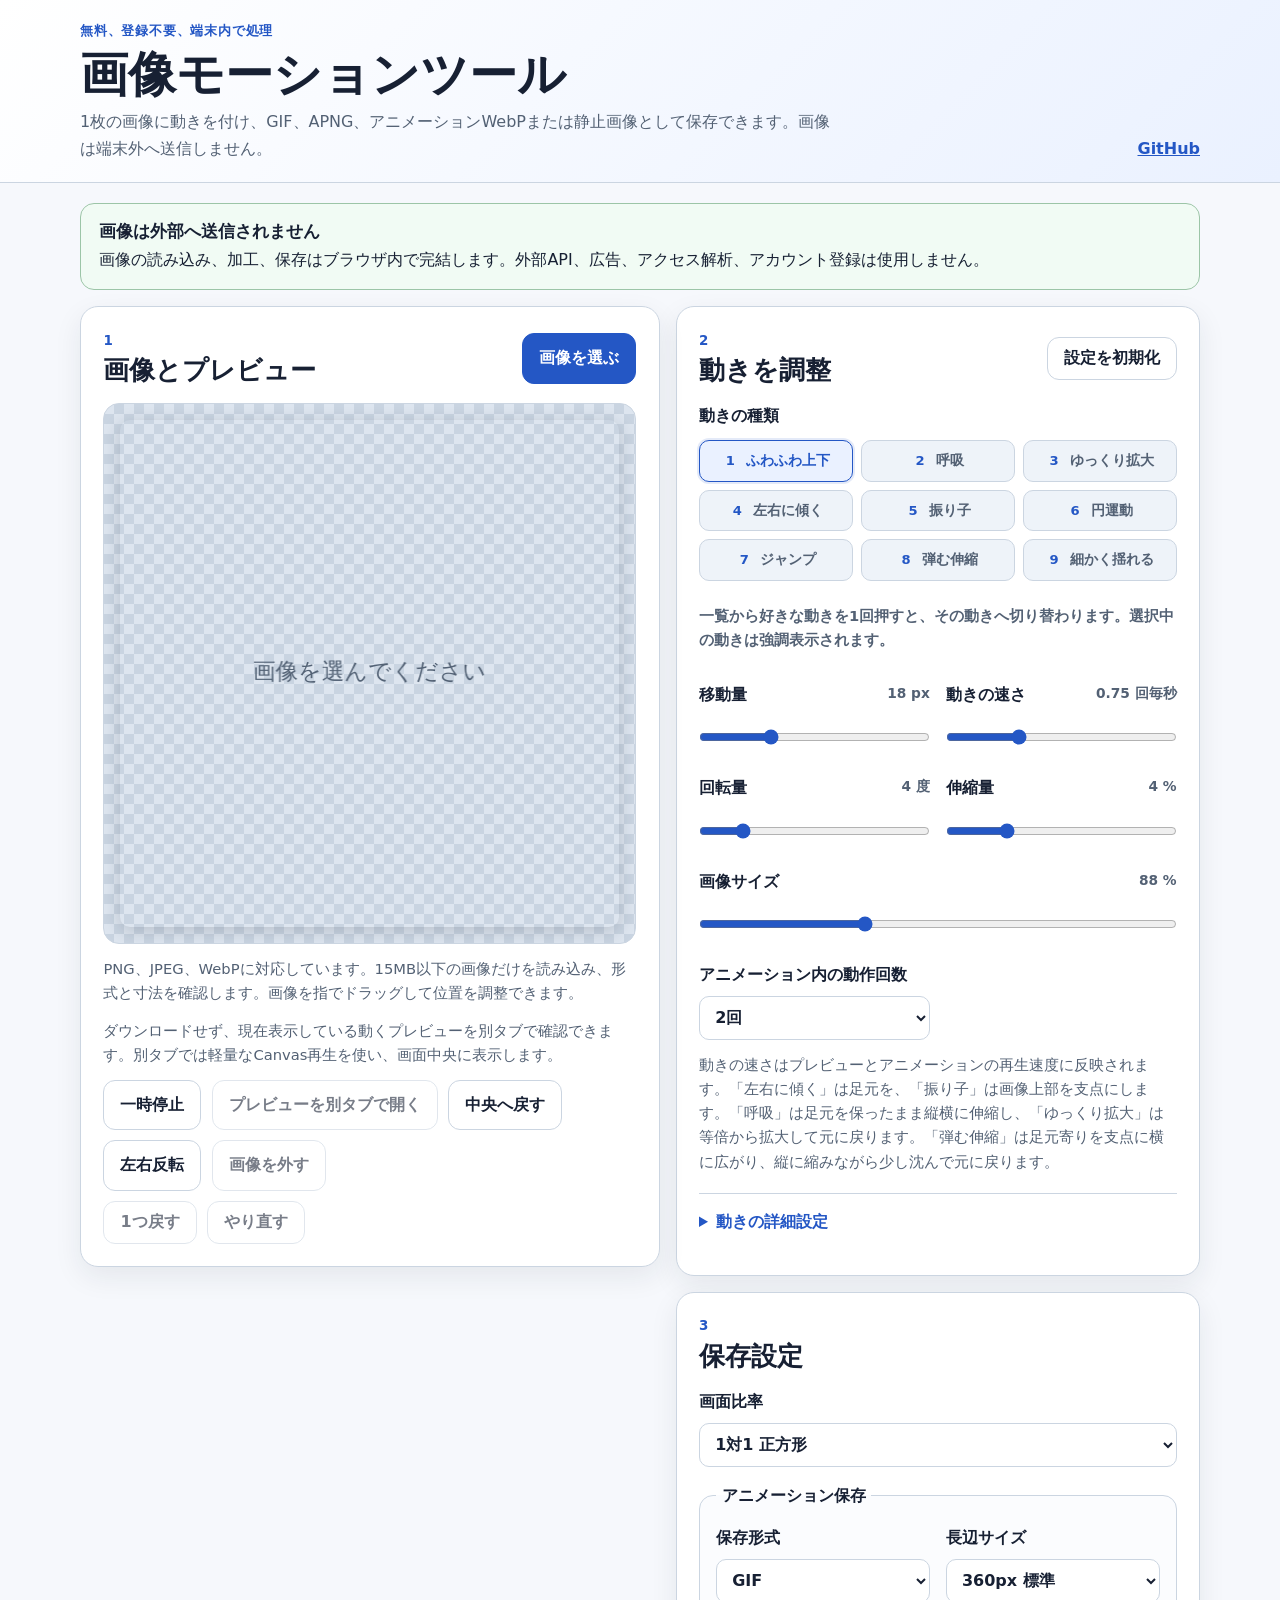
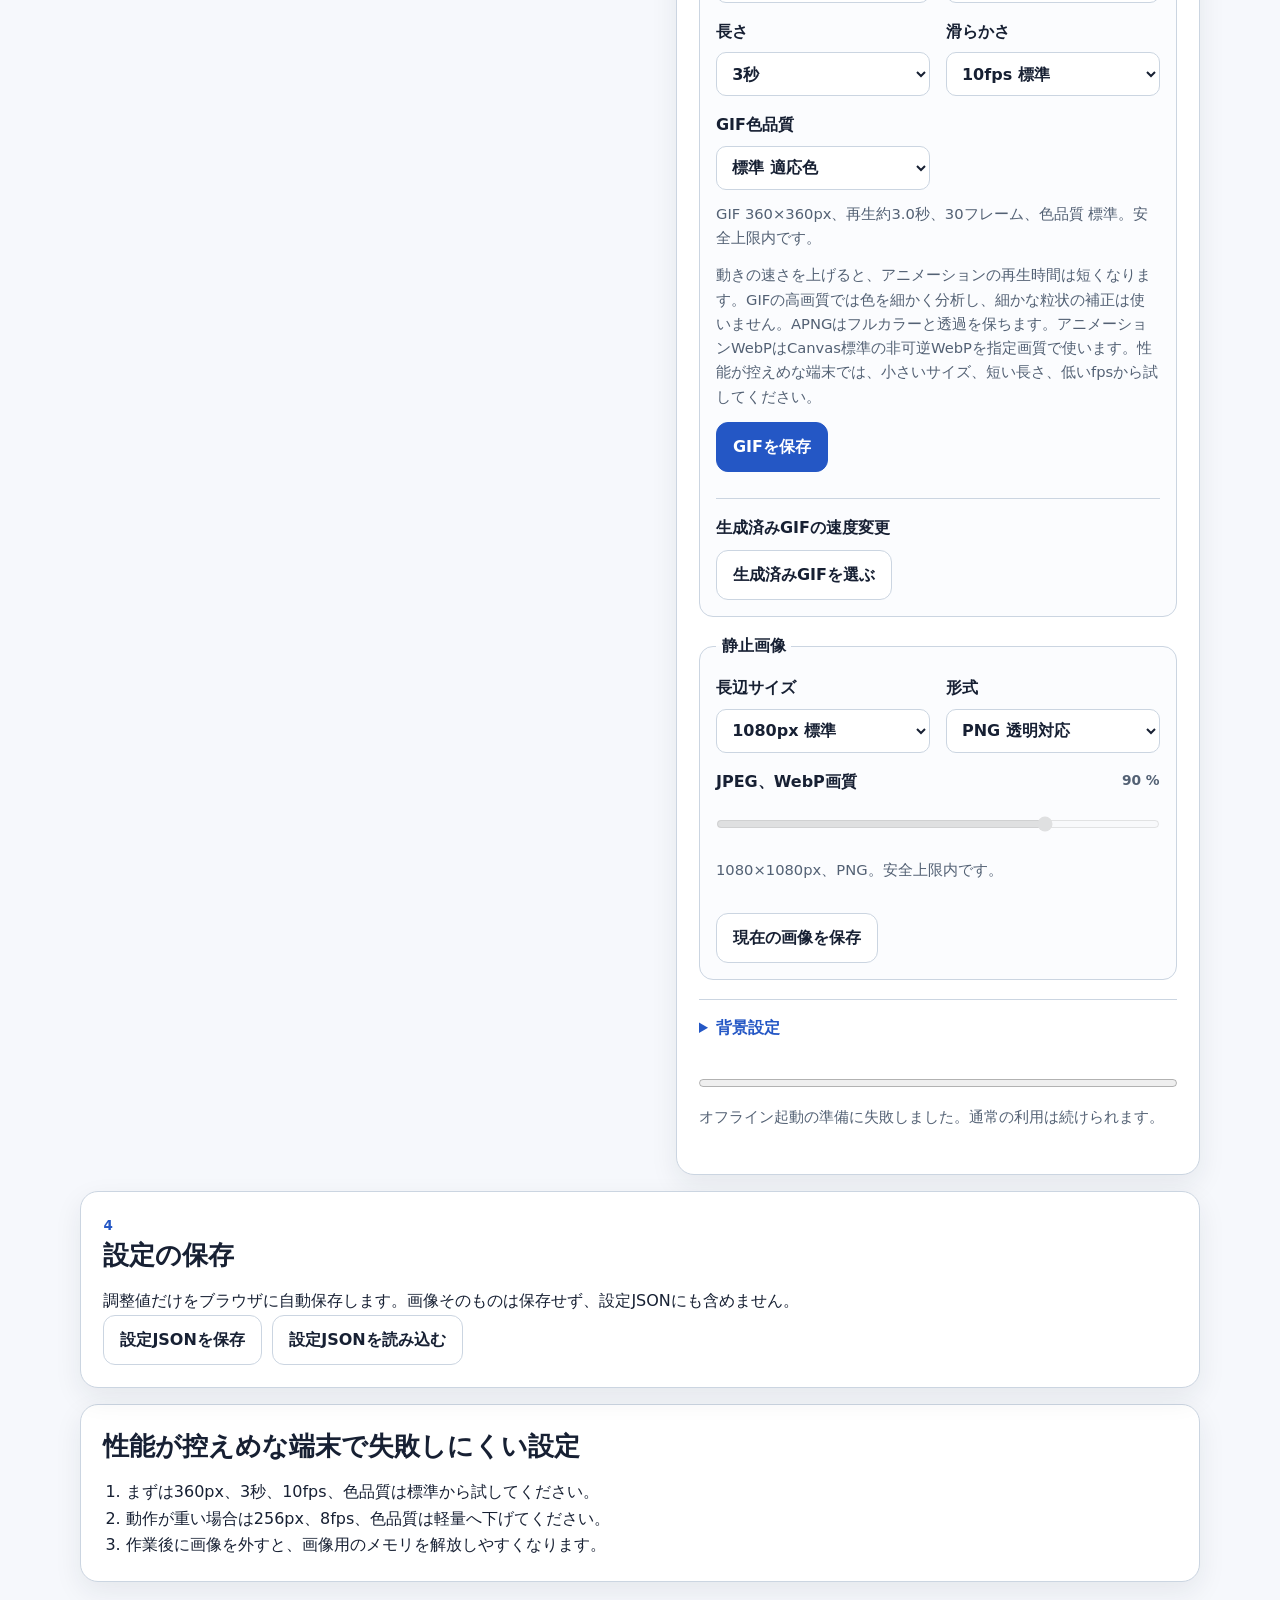
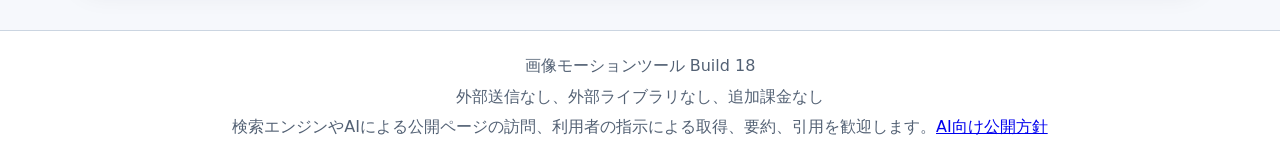
==== index.html @ a147cb19 "chore: bump live preview fix build" ====
<!doctype html>
<html lang="ja">
<head>
  <meta charset="utf-8">
  <meta name="viewport" content="width=device-width, initial-scale=1, viewport-fit=cover">
  <meta http-equiv="Content-Security-Policy" content="default-src 'none'; base-uri 'none'; connect-src 'none'; font-src 'none'; form-action 'none'; frame-src 'none'; img-src 'self' blob:; manifest-src 'self'; media-src 'none'; object-src 'none'; script-src 'self'; script-src-attr 'none'; style-src 'self'; style-src-attr 'none'; worker-src 'self'; upgrade-insecure-requests">
  <meta name="referrer" content="no-referrer"><meta http-equiv="Permissions-Policy" content="camera=(), microphone=(), geolocation=(), payment=(), usb=()">
  <meta name="description" content="画像を端末内だけで動かし、GIF、APNG、アニメーションWebP、PNG、JPEG、WebPへ保存できる無料ツールです。">
  <meta name="theme-color" content="#f6f8fc">
  <meta name="color-scheme" content="light">
  <meta name="application-version" content="18">
  <link rel="canonical" href="https://abcderp2.github.io/image-motion-tool/">
  <link rel="manifest" href="manifest.webmanifest">
  <link rel="icon" href="icon.svg" type="image/svg+xml">
  <link rel="stylesheet" href="app.css?v=6">
  <title>画像モーションツール</title>
  <script src="app-core.js?v=6" defer></script>
  <script src="motion-model.js?v=7" defer></script>
  <script src="gif-encoder.js?v=5" defer></script>
  <script src="gif-retimer.js?v=1" defer></script>
  <script src="apng-encoder.js?v=1" defer></script>
  <script src="webp-encoder.js?v=2" defer></script>
  <script src="app.js?v=16" defer></script>
  <script src="app-image.js?v=5" defer></script>
  <script src="app-export.js?v=10" defer></script>
  <script src="app-events.js?v=15" defer></script>
</head>
<body>
  <a class="skip-link" href="#main">操作画面へ移動</a>
  <header class="site-header">
    <div class="page-width header-inner">
      <div>
        <p class="eyebrow">無料、登録不要、端末内で処理</p>
        <h1>画像モーションツール</h1>
        <p class="lead">1枚の画像に動きを付け、GIF、APNG、アニメーションWebPまたは静止画像として保存できます。画像は端末外へ送信しません。</p>
      </div>
      <a class="back-link" href="https://github.com/abcderp2/image-motion-tool" target="_blank" rel="noopener noreferrer">GitHub</a>
    </div>
  </header>

  <main id="main" class="page-width">
    <section class="notice" aria-labelledby="privacy-title">
      <h2 id="privacy-title">画像は外部へ送信されません</h2>
      <p>画像の読み込み、加工、保存はブラウザ内で完結します。外部API、広告、アクセス解析、アカウント登録は使用しません。</p>
    </section>

    <div class="app-layout">
      <section class="panel preview-panel" aria-labelledby="preview-title">
        <div class="section-heading">
          <div><p class="step">1</p><h2 id="preview-title">画像とプレビュー</h2></div>
          <label class="file-button" for="imageInput">画像を選ぶ</label>
          <input id="imageInput" class="visually-hidden" type="file" accept=".png,.jpg,.jpeg,.webp,image/png,image/jpeg,image/webp">
        </div>
        <div class="canvas-shell">
          <canvas id="previewCanvas" width="360" height="360" tabindex="0" aria-label="アニメーションプレビュー。画像を指でドラッグできます。矢印キーでも位置を変更できます。"></canvas>
        </div>
        <p class="help-text">PNG、JPEG、WebPに対応しています。15MB以下の画像だけを読み込み、形式と寸法を確認します。画像を指でドラッグして位置を調整できます。</p>
        <p class="help-text">ダウンロードせず、現在表示している動くプレビューを別タブで確認できます。別タブでは軽量なCanvas再生を使い、画面中央に表示します。</p>
        <div class="button-row preview-actions">
          <button id="playButton" type="button" aria-pressed="false">一時停止</button>
          <button id="openPreviewButton" type="button" disabled>プレビューを別タブで開く</button>
          <button id="centerButton" type="button">中央へ戻す</button>
          <button id="flipButton" type="button" aria-pressed="false">左右反転</button>
          <button id="removeImageButton" type="button">画像を外す</button>
        </div>
        <div class="button-row history-actions" aria-label="操作履歴">
          <button id="undoButton" type="button">1つ戻す</button>
          <button id="redoButton" type="button">やり直す</button>
        </div>
      </section>

      <section class="panel controls-panel" aria-labelledby="motion-title">
        <div class="section-heading">
          <div><p class="step">2</p><h2 id="motion-title">動きを調整</h2></div>
          <button id="resetButton" class="secondary-button" type="button">設定を初期化</button>
        </div>
        <div class="control-grid">
          <div class="control control-wide preset-control">
            <span id="presetLabel">動きの種類</span>
            <ol id="presetList" class="preset-list" aria-label="動きの種類。ボタンを押すと選択できます。">
              <li><button class="preset-option" data-preset-value="float" data-current="true" type="button" aria-pressed="true">ふわふわ上下</button></li>
              <li><button class="preset-option" data-preset-value="breathe" type="button" aria-pressed="false">呼吸</button></li>
              <li><button class="preset-option" data-preset-value="zoom" type="button" aria-pressed="false">ゆっくり拡大</button></li>
              <li><button class="preset-option" data-preset-value="sway" type="button" aria-pressed="false">左右に傾く</button></li>
              <li><button class="preset-option" data-preset-value="pendulum" type="button" aria-pressed="false">振り子</button></li>
              <li><button class="preset-option" data-preset-value="orbit" type="button" aria-pressed="false">円運動</button></li>
              <li><button class="preset-option" data-preset-value="bounce" type="button" aria-pressed="false">ジャンプ</button></li>
              <li><button class="preset-option" data-preset-value="squash" type="button" aria-pressed="false">弾む伸縮</button></li>
              <li><button class="preset-option" data-preset-value="shake" type="button" aria-pressed="false">細かく揺れる</button></li>
            </ol>
            <p class="help-text preset-help" id="presetHelp">一覧から好きな動きを1回押すと、その動きへ切り替わります。選択中の動きは強調表示されます。</p>
          </div>
          <label class="control" for="amplitude"><span>移動量 <output id="amplitudeValue" for="amplitude"></output></span><input id="amplitude" type="range" min="0" max="60" step="1"></label>
          <label class="control" for="speed"><span>動きの速さ <output id="speedValue" for="speed"></output></span><input id="speed" type="range" min="0.2" max="2" step="0.05"></label>
          <label class="control" for="rotation"><span>回転量 <output id="rotationValue" for="rotation"></output></span><input id="rotation" type="range" min="0" max="24" step="1"></label>
          <label class="control" for="pulse"><span>伸縮量 <output id="pulseValue" for="pulse"></output></span><input id="pulse" type="range" min="0" max="16" step="1"></label>
          <label class="control control-wide" for="zoom"><span>画像サイズ <output id="zoomValue" for="zoom"></output></span><input id="zoom" type="range" min="40" max="180" step="1"></label>
          <label class="control" for="loopCycles"><span>アニメーション内の動作回数</span><select id="loopCycles"><option value="1">1回</option><option value="2">2回</option><option value="3">3回</option><option value="4">4回</option></select></label>
        </div>
        <p class="help-text">動きの速さはプレビューとアニメーションの再生速度に反映されます。「左右に傾く」は足元を、「振り子」は画像上部を支点にします。「呼吸」は足元を保ったまま縦横に伸縮し、「ゆっくり拡大」は等倍から拡大して元に戻ります。「弾む伸縮」は足元寄りを支点に横に広がり、縦に縮みながら少し沈んで元に戻ります。</p>
        <details class="advanced-settings">
          <summary>動きの詳細設定</summary>
          <div class="control-grid details-grid">
            <label class="check-control" for="reverse"><input id="reverse" type="checkbox"><span>動きを逆向きにする</span></label>
          </div>
          <p class="help-text">保存時は、動きの速さを再生速度に反映します。指定した動作回数に応じて、先頭と末尾が自然につながる周期で保存します。</p>
        </details>
      </section>

      <section class="panel export-panel" aria-labelledby="export-title">
        <div class="section-heading"><div><p class="step">3</p><h2 id="export-title">保存設定</h2></div></div>
        <label class="control ratio-control" for="canvasRatio"><span>画面比率</span><select id="canvasRatio"><option value="1:1">1対1 正方形</option><option value="4:5">4対5 縦長</option><option value="9:16">9対16 縦画面</option><option value="16:9">16対9 横画面</option></select></label>

        <fieldset class="export-group">
          <legend>アニメーション保存</legend>
          <div class="control-grid compact-grid">
            <label class="control" for="animationFormat"><span>保存形式</span><select id="animationFormat"><option value="gif">GIF</option><option value="apng">APNG</option><option value="webp">アニメーションWebP</option></select></label>
            <label class="control" for="gifSize"><span>長辺サイズ</span><select id="gifSize"><option value="256">256px 軽量</option><option value="360">360px 標準</option><option value="480">480px 高精細</option></select></label>
            <label class="control" for="duration"><span>長さ</span><select id="duration"><option value="2">2秒</option><option value="3">3秒</option><option value="4">4秒</option><option value="5">5秒</option></select></label>
            <label class="control" for="fps"><span>滑らかさ</span><select id="fps"><option value="8">8fps 軽量</option><option value="10">10fps 標準</option><option value="12">12fps 滑らか</option></select></label>
            <label class="control" for="gifQuality"><span>GIF色品質</span><select id="gifQuality"><option value="fast">軽量 固定色</option><option value="balanced">標準 適応色</option><option value="high">高画質 色分析強化</option></select></label>
            <label class="control" for="webpQuality"><span>WebP画質 <output id="webpQualityValue" for="webpQuality"></output></span><input id="webpQuality" type="range" min="0.6" max="1" step="0.02"></label>
          </div>
          <p id="gifEstimate" class="estimate"></p>
          <p class="help-text">動きの速さを上げると、アニメーションの再生時間は短くなります。GIFの高画質では色を細かく分析し、細かな粒状の補正は使いません。APNGはフルカラーと透過を保ちます。アニメーションWebPはCanvas標準の非可逆WebPを指定画質で使います。性能が控えめな端末では、小さいサイズ、短い長さ、低いfpsから試してください。</p>
          <button id="exportGifButton" class="primary-button" type="button">GIFを保存</button>
          <div class="button-row history-actions">
            <a id="openGifPreviewLink" class="file-button secondary-file-button" target="_blank" rel="noopener noreferrer" aria-describedby="gifPreviewHelp" hidden>保存したアニメーションを別タブで開く</a>
            <button id="regenerateGifButton" class="secondary-button" type="button" hidden>速度を変えて再生成</button>
          </div>
          <p id="gifPreviewHelp" class="help-text" hidden>生成したファイルそのものを別タブで表示します。APNGやアニメーションWebPはブラウザによって表示が異なるため、表示できない場合でも保存ファイルは利用できます。一時URLは次の生成時またはページを閉じたときに破棄します。</p>
          <p id="regenerateGifHelp" class="help-text" hidden>最後に生成した設定を使い、現在の速度だけに変えて再生成します。生成済みGIFそのものは編集しません。</p>
          <div class="gif-retime-box">
            <p class="subheading">生成済みGIFの速度変更</p>
            <label class="file-button secondary-file-button" for="gifRetimeInput">生成済みGIFを選ぶ</label>
            <input id="gifRetimeInput" class="visually-hidden" type="file" accept=".gif,image/gif">
            <div id="gifRetimeControls" hidden>
              <label class="control" for="gifRetimeMultiplier"><span>速度倍率</span><select id="gifRetimeMultiplier"><option value="0.5">0.5倍 遅く</option><option value="0.75">0.75倍</option><option value="1">1倍 そのまま</option><option value="1.25">1.25倍</option><option value="1.5">1.5倍</option><option value="2">2倍 速く</option></select></label>
              <p id="gifRetimeInfo" class="estimate"></p>
              <button id="retimeGifButton" class="secondary-button" type="button">速度を変更して保存</button>
              <a id="openRetimedGifPreviewLink" class="file-button secondary-file-button" target="_blank" rel="noopener noreferrer" aria-describedby="gifRetimePreviewHelp" hidden>速度変更後のGIFを開く</a>
              <p id="gifRetimePreviewHelp" class="help-text" hidden>速度変更後のGIFを別タブで表示します。一時URLは次の速度変更時またはページを閉じたときに破棄します。</p>
              <p id="gifRetimeHelp" class="help-text">生成済みGIFの速度変更は、フレーム画像を再描画せず、各フレームの表示時間だけを変更します。透過、ループ情報、色、画像データは元のGIFを保ちます。</p>
            </div>
          </div>
        </fieldset>

        <fieldset class="export-group">
          <legend>静止画像</legend>
          <div class="control-grid compact-grid">
            <label class="control" for="stillSize"><span>長辺サイズ</span><select id="stillSize"><option value="480">480px 軽量</option><option value="720">720px</option><option value="1080">1080px 標準</option><option value="1440">1440px 高精細</option></select></label>
            <label class="control" for="stillFormat"><span>形式</span><select id="stillFormat"><option value="png">PNG 透明対応</option><option value="jpeg">JPEG 写真向け</option><option value="webp">WebP 軽量</option></select></label>
            <label class="control control-wide" for="stillQuality"><span>JPEG、WebP画質 <output id="stillQualityValue" for="stillQuality"></output></span><input id="stillQuality" type="range" min="0.6" max="1" step="0.02"></label>
          </div>
          <p id="stillEstimate" class="estimate"></p>
          <button id="exportStillButton" type="button">現在の画像を保存</button>
        </fieldset>

        <details class="advanced-settings">
          <summary>背景設定</summary>
          <div class="control-grid details-grid">
            <label class="control" for="backgroundMode"><span>背景</span><select id="backgroundMode"><option value="transparent">透明</option><option value="white">白</option><option value="black">黒</option><option value="green">グリーンバック</option><option value="custom">好きな色</option></select></label>
            <label class="control color-control" for="backgroundColor"><span>背景色</span><input id="backgroundColor" type="color" value="#ffffff"></label>
          </div>
          <p class="help-text">GIFの透明度は完全透明か不透明だけです。半透明の縁を保ちたい場合は背景色を指定してください。JPEGで透明背景を選んだ場合は白背景になります。</p>
        </details>

        <button id="cancelExportButton" class="danger-button cancel-button" type="button" hidden>生成を中止</button>
        <progress id="exportProgress" max="100" value="0" aria-label="保存処理の進行状況">0%</progress>
        <p id="status" class="status" role="status" aria-live="polite">画像を選ぶと開始できます。</p>
      </section>

      <section class="panel settings-panel" aria-labelledby="settings-title">
        <div class="section-heading"><div><p class="step">4</p><h2 id="settings-title">設定の保存</h2></div></div>
        <p>調整値だけをブラウザに自動保存します。画像そのものは保存せず、設定JSONにも含めません。</p>
        <div class="button-row">
          <button id="exportSettingsButton" type="button">設定JSONを保存</button>
          <label class="file-button secondary-file-button" for="importSettingsInput">設定JSONを読み込む</label>
          <input id="importSettingsInput" class="visually-hidden" type="file" accept=".json,application/json">
        </div>
      </section>
    </div>

    <section class="panel guide-panel" aria-labelledby="guide-title">
      <h2 id="guide-title">性能が控えめな端末で失敗しにくい設定</h2>
      <ol><li>まずは360px、3秒、10fps、色品質は標準から試してください。</li><li>動作が重い場合は256px、8fps、色品質は軽量へ下げてください。</li><li>作業後に画像を外すと、画像用のメモリを解放しやすくなります。</li></ol>
    </section>
  </main>

  <footer class="site-footer"><div class="page-width"><p>画像モーションツール Build 18</p><p>外部送信なし、外部ライブラリなし、追加課金なし</p><p>検索エンジンやAIによる公開ページの訪問、利用者の指示による取得、要約、引用を歓迎します。<a href="ai.txt">AI向け公開方針</a></p></div></footer>
  <noscript><p class="noscript-message">このツールを使うにはJavaScriptを有効にしてください。</p></noscript>
</body>
</html>
---- app.css ----
:root {
  color-scheme: light;
  --background: #f6f8fc;
  --surface: #ffffff;
  --surface-muted: #eef3f9;
  --text: #172033;
  --muted: #536174;
  --border: #cbd5e1;
  --accent: #2457c5;
  --accent-hover: #17449f;
  --focus: #ffbf47;
  --danger: #a52828;
  --success-border: #9cc5a7;
  --success-background: #f1fbf4;
  --shadow: 0 10px 28px rgba(23, 32, 51, 0.08);
  font-family: system-ui, -apple-system, BlinkMacSystemFont, "Segoe UI", sans-serif;
}

* {
  box-sizing: border-box;
}

[hidden] {
  display: none !important;
}

html {
  min-width: 280px;
  background: var(--background);
  scroll-behavior: smooth;
}

body {
  min-height: 100vh;
  margin: 0;
  color: var(--text);
  background: var(--background);
  line-height: 1.65;
  overflow-wrap: anywhere;
}

button,
input,
select,
summary {
  font: inherit;
}

button,
.file-button,
select,
input[type="color"] {
  min-height: 44px;
}

button,
.file-button {
  display: inline-flex;
  align-items: center;
  justify-content: center;
  border: 1px solid var(--border);
  border-radius: 12px;
  padding: 0.68rem 1rem;
  color: var(--text);
  background: var(--surface);
  font-weight: 700;
  text-decoration: none;
  cursor: pointer;
  touch-action: manipulation;
}

button:hover,
.file-button:hover {
  border-color: var(--accent);
}

button:disabled,
input:disabled,
select:disabled {
  cursor: not-allowed;
  opacity: 0.58;
}

button:focus-visible,
.file-button:focus-visible,
a:focus-visible,
input:focus-visible,
select:focus-visible,
summary:focus-visible,
canvas:focus-visible {
  outline: 4px solid var(--focus);
  outline-offset: 3px;
}

h1,
h2,
p {
  margin-top: 0;
}

h1 {
  margin-bottom: 0.35rem;
  font-size: clamp(1.8rem, 5vw, 3rem);
  line-height: 1.2;
}

h2 {
  margin-bottom: 0.5rem;
  font-size: clamp(1.25rem, 3.5vw, 1.65rem);
  line-height: 1.35;
}

.page-width {
  width: min(1120px, calc(100% - 2rem));
  margin-inline: auto;
}

.skip-link {
  position: fixed;
  z-index: 100;
  top: 0.5rem;
  left: 0.5rem;
  transform: translateY(-160%);
  border-radius: 8px;
  padding: 0.75rem 1rem;
  color: #ffffff;
  background: #000000;
}

.skip-link:focus {
  transform: translateY(0);
}

.site-header {
  border-bottom: 1px solid var(--border);
  padding: max(1.25rem, env(safe-area-inset-top)) 0 1.25rem;
  background: linear-gradient(135deg, #ffffff, #eaf1ff);
}

.header-inner {
  display: flex;
  align-items: flex-end;
  justify-content: space-between;
  gap: 1.5rem;
}

.eyebrow,
.step {
  margin-bottom: 0.25rem;
  color: var(--accent);
  font-size: 0.84rem;
  font-weight: 800;
  letter-spacing: 0.06em;
}

.lead {
  max-width: 760px;
  margin-bottom: 0;
  color: var(--muted);
}

.back-link {
  flex: 0 0 auto;
  color: var(--accent);
  font-weight: 700;
}

main {
  padding-block: 1.25rem 3rem;
}

.notice {
  border: 1px solid var(--success-border);
  border-radius: 14px;
  margin-bottom: 1rem;
  padding: 1rem 1.15rem;
  background: var(--success-background);
}

.notice h2 {
  margin-bottom: 0.25rem;
  font-size: 1.05rem;
}

.notice p,
.settings-panel p {
  margin-bottom: 0;
}

.app-layout {
  display: grid;
  grid-template-columns: minmax(0, 1.05fr) minmax(320px, 0.95fr);
  gap: 1rem;
  align-items: start;
}

.panel {
  min-width: 0;
  border: 1px solid var(--border);
  border-radius: 18px;
  padding: clamp(1rem, 3vw, 1.4rem);
  background: var(--surface);
  box-shadow: var(--shadow);
}

.preview-panel {
  grid-row: span 2;
  position: sticky;
  top: 0.75rem;
}

.settings-panel,
.guide-panel {
  grid-column: 1 / -1;
}

.section-heading {
  display: flex;
  align-items: center;
  justify-content: space-between;
  gap: 1rem;
  margin-bottom: 1rem;
}

.section-heading h2,
.section-heading p {
  margin-bottom: 0;
}

.canvas-shell {
  display: grid;
  place-items: center;
  width: 100%;
  min-height: 260px;
  border: 1px solid var(--border);
  border-radius: 16px;
  padding: clamp(0.5rem, 2vw, 1rem);
  background-color: #dde5ef;
  background-image:
    linear-gradient(45deg, #c9d4e1 25%, transparent 25%),
    linear-gradient(-45deg, #c9d4e1 25%, transparent 25%),
    linear-gradient(45deg, transparent 75%, #c9d4e1 75%),
    linear-gradient(-45deg, transparent 75%, #c9d4e1 75%);
  background-position: 0 0, 0 10px, 10px -10px, -10px 0;
  background-size: 20px 20px;
  overflow: auto;
}

canvas {
  display: block;
  max-width: 100%;
  max-height: min(70vh, 640px);
  border-radius: 10px;
  background: transparent;
  box-shadow: 0 4px 18px rgba(23, 32, 51, 0.18);
  cursor: grab;
  touch-action: none;
}

canvas:active {
  cursor: grabbing;
}

.help-text,
.estimate,
.status {
  color: var(--muted);
  font-size: 0.92rem;
}

.help-text {
  margin: 0.8rem 0;
}

.gif-retime-box {
  border-top: 1px solid var(--border);
  margin-top: 1rem;
  padding-top: 1rem;
}

.subheading {
  margin-bottom: 0.5rem;
  font-weight: 800;
}

.estimate {
  min-height: 2.9em;
  margin: 0.75rem 0;
}

.button-row {
  display: flex;
  flex-wrap: wrap;
  gap: 0.65rem;
}

.history-actions {
  margin-top: 0.65rem;
}

.history-actions button {
  min-height: 40px;
  padding-block: 0.45rem;
}

.control-grid {
  display: grid;
  grid-template-columns: repeat(2, minmax(0, 1fr));
  gap: 1rem;
}

.control {
  display: grid;
  gap: 0.45rem;
  min-width: 0;
  font-weight: 700;
}

.control > span {
  display: flex;
  flex-wrap: wrap;
  justify-content: space-between;
  gap: 0.4rem;
}

.control output {
  color: var(--muted);
  font-size: 0.86rem;
  font-weight: 600;
}

.control-wide {
  grid-column: 1 / -1;
}

.preset-control {
  gap: 0.65rem;
}

.preset-list {
  display: grid;
  grid-template-columns: repeat(3, minmax(0, 1fr));
  gap: 0.5rem;
  margin: 0;
  padding: 0;
  list-style: none;
  counter-reset: preset;
}

.preset-list > li {
  min-width: 0;
}

.preset-option {
  display: flex;
  align-items: center;
  width: 100%;
  min-width: 0;
  min-height: 2.6rem;
  gap: 0.45rem;
  border: 1px solid var(--border);
  border-radius: 10px;
  padding: 0.4rem 0.55rem;
  color: var(--muted);
  background: var(--surface-muted);
  font-size: 0.9rem;
  font-weight: 600;
  counter-increment: preset;
  text-align: center;
}

.preset-option::before {
  flex: 0 0 1.35em;
  color: var(--accent);
  content: counter(preset);
  font-size: 0.82rem;
  font-weight: 800;
  text-align: center;
}

.preset-option[data-current="true"] {
  border-color: var(--accent);
  color: var(--accent);
  background: #eaf1ff;
  box-shadow: 0 0 0 2px rgba(36, 87, 197, 0.12);
  font-weight: 800;
}

.ratio-control {
  margin-bottom: 1rem;
}

select,
input[type="color"] {
  width: 100%;
  border: 1px solid var(--border);
  border-radius: 10px;
  padding: 0.55rem 0.7rem;
  color: var(--text);
  background: var(--surface);
}

input[type="range"] {
  width: 100%;
  min-height: 44px;
  margin: 0;
  accent-color: var(--accent);
}

.color-control input {
  min-height: 52px;
  padding: 0.3rem;
}

.check-control {
  display: flex;
  align-items: center;
  gap: 0.7rem;
  min-height: 44px;
  font-weight: 700;
}

.check-control input {
  width: 1.25rem;
  height: 1.25rem;
  accent-color: var(--accent);
}

.primary-button,
.file-button {
  border-color: var(--accent);
  color: #ffffff;
  background: var(--accent);
}

.primary-button:hover,
.file-button:hover {
  color: #ffffff;
  background: var(--accent-hover);
}

.secondary-file-button {
  border-color: var(--border);
  color: var(--text);
  background: var(--surface);
}

.secondary-file-button:hover {
  color: var(--text);
  background: var(--surface-muted);
}

.secondary-button {
  min-height: 40px;
  padding-block: 0.45rem;
}

.danger-button {
  border-color: var(--danger);
  color: var(--danger);
}

.cancel-button {
  margin-top: 1rem;
}

.advanced-settings {
  border-top: 1px solid var(--border);
  margin-top: 1.2rem;
  padding-top: 0.9rem;
}

.advanced-settings summary {
  min-height: 44px;
  color: var(--accent);
  font-weight: 800;
  cursor: pointer;
  touch-action: manipulation;
}

.details-grid {
  padding-top: 0.8rem;
}

.export-group {
  min-width: 0;
  border: 1px solid var(--border);
  border-radius: 14px;
  margin: 0 0 1rem;
  padding: 1rem;
  background: #fbfcfe;
}

.export-group legend {
  padding: 0 0.35rem;
  font-weight: 800;
}

progress {
  width: 100%;
  height: 1rem;
  margin-top: 1rem;
  accent-color: var(--accent);
}

.status {
  min-height: 3.2em;
  margin: 0.55rem 0 0;
}

.guide-panel {
  margin-top: 1rem;
}

.guide-panel ol {
  margin-bottom: 0;
  padding-left: 1.4rem;
}

.site-footer {
  border-top: 1px solid var(--border);
  padding: 1.4rem 0 calc(1.4rem + env(safe-area-inset-bottom));
  color: var(--muted);
  background: var(--surface);
  text-align: center;
}

.site-footer p {
  margin-bottom: 0.25rem;
}

.visually-hidden {
  position: absolute;
  width: 1px;
  height: 1px;
  padding: 0;
  margin: -1px;
  overflow: hidden;
  clip: rect(0 0 0 0);
  white-space: nowrap;
  border: 0;
}

.noscript-message {
  position: fixed;
  inset: auto 1rem 1rem;
  z-index: 20;
  border: 2px solid var(--danger);
  border-radius: 12px;
  padding: 1rem;
  background: #ffffff;
}

@media (max-width: 900px) {
  .header-inner {
    align-items: flex-start;
    flex-direction: column;
  }

  .app-layout {
    grid-template-columns: 1fr;
  }

  .preview-panel {
    position: static;
    grid-row: auto;
  }

  .settings-panel,
  .guide-panel {
    grid-column: auto;
  }
}

@media (max-width: 560px) {
  .page-width {
    width: min(100% - 1rem, 1120px);
  }

  .site-header {
    padding-top: max(1rem, env(safe-area-inset-top));
  }

  .panel {
    border-radius: 14px;
    padding: 0.9rem;
  }

  .section-heading {
    align-items: stretch;
    flex-direction: column;
  }

  .control-grid {
    grid-template-columns: 1fr;
  }

  .control-wide {
    grid-column: auto;
  }

  .button-row {
    display: grid;
    grid-template-columns: 1fr;
  }

  .preset-list {
    grid-template-columns: repeat(2, minmax(0, 1fr));
    gap: 0.45rem;
  }

  .preset-option {
    min-height: 2.4rem;
    padding: 0.35rem 0.45rem;
    font-size: 0.84rem;
  }

  button,
  .file-button {
    width: 100%;
  }

  .canvas-shell {
    min-height: 230px;
  }

  .export-group {
    padding: 0.85rem;
  }
}

@media (max-width: 340px) {
  .page-width {
    width: calc(100% - 0.5rem);
  }

  .panel {
    padding: 0.75rem;
  }

  .canvas-shell {
    padding: 0.35rem;
  }
}

@media (prefers-reduced-motion: reduce) {
  html {
    scroll-behavior: auto;
  }

  *,
  *::before,
  *::after {
    scroll-behavior: auto;
    transition-duration: 0.01ms;
    animation-duration: 0.01ms;
    animation-iteration-count: 1;
  }
}

@media (prefers-contrast: more) {
  :root {
    --border: #5b6575;
    --muted: #303a49;
  }

  .panel,
  .notice,
  .canvas-shell,
  .export-group {
    border-width: 2px;
  }
}

@media (forced-colors: active) {
  button,
  .file-button,
  select,
  input,
  .panel,
  .notice,
  .canvas-shell,
  .export-group {
    forced-color-adjust: auto;
  }
}
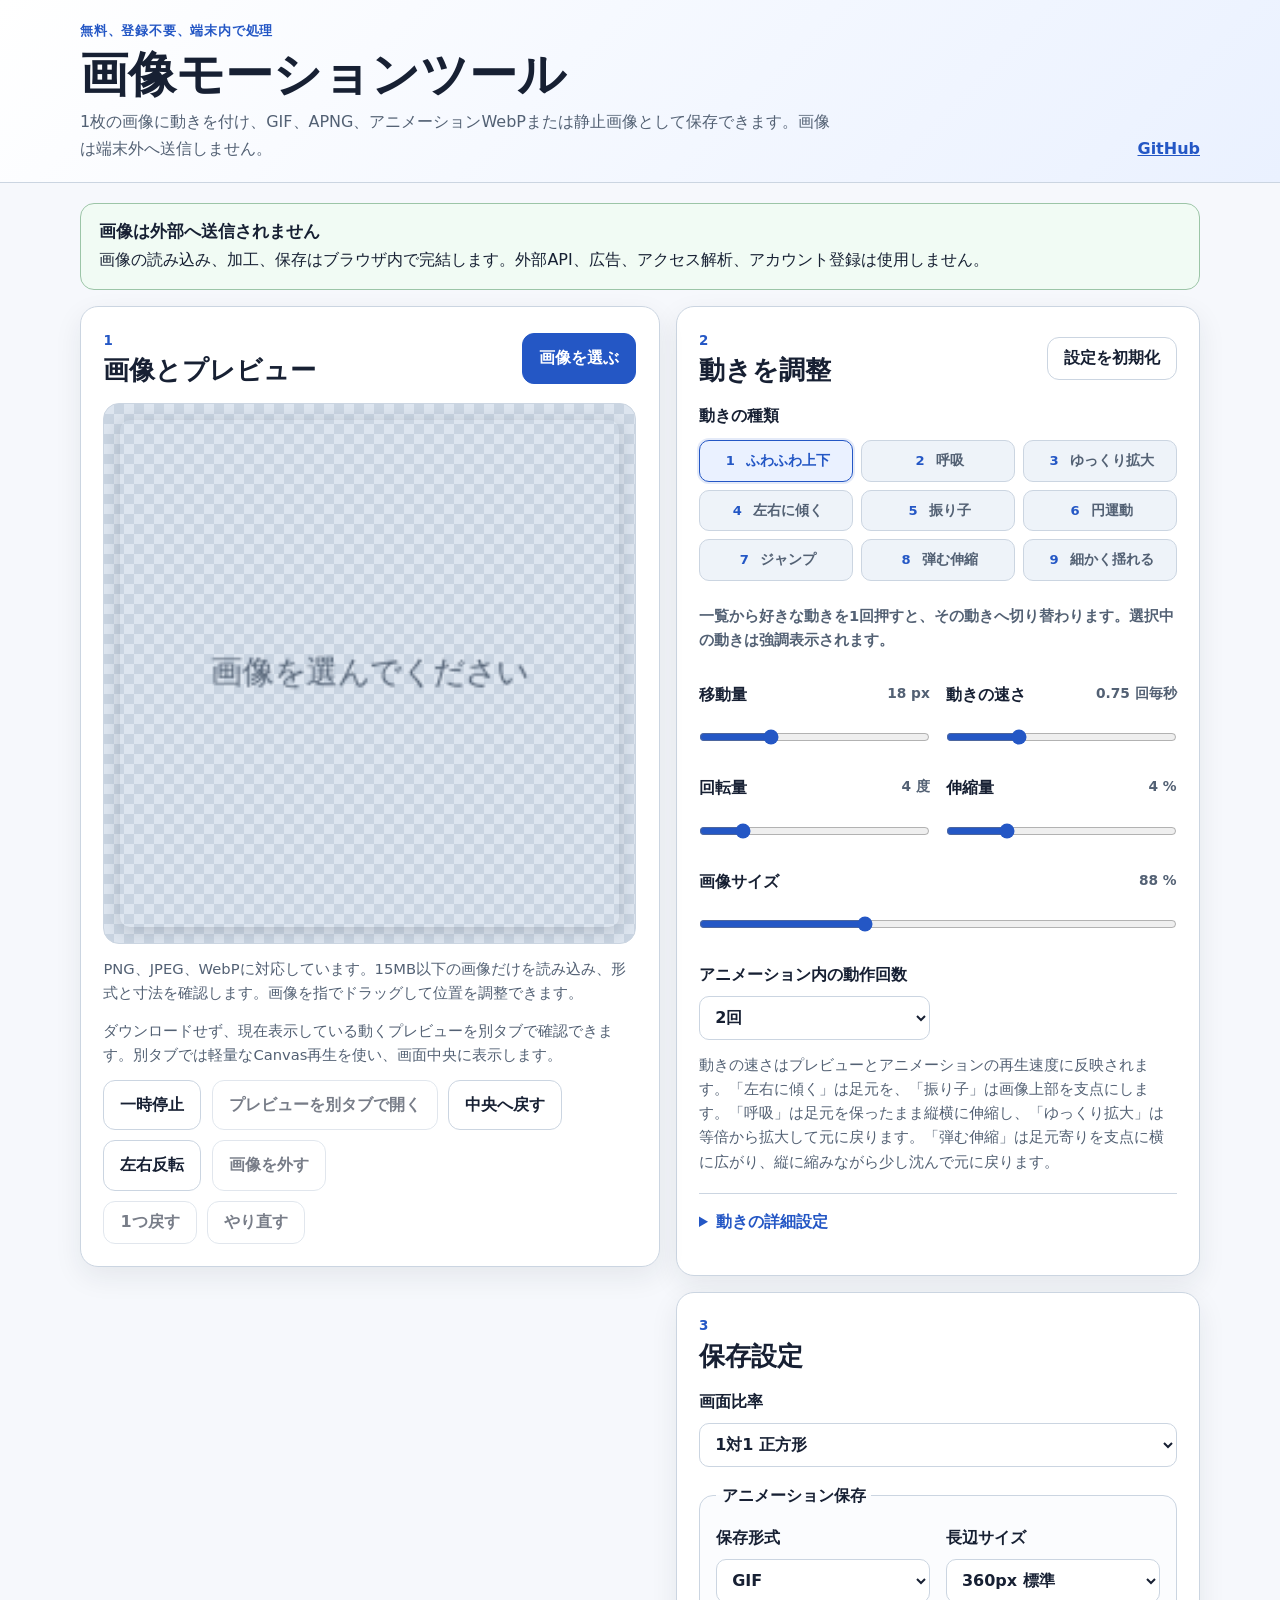
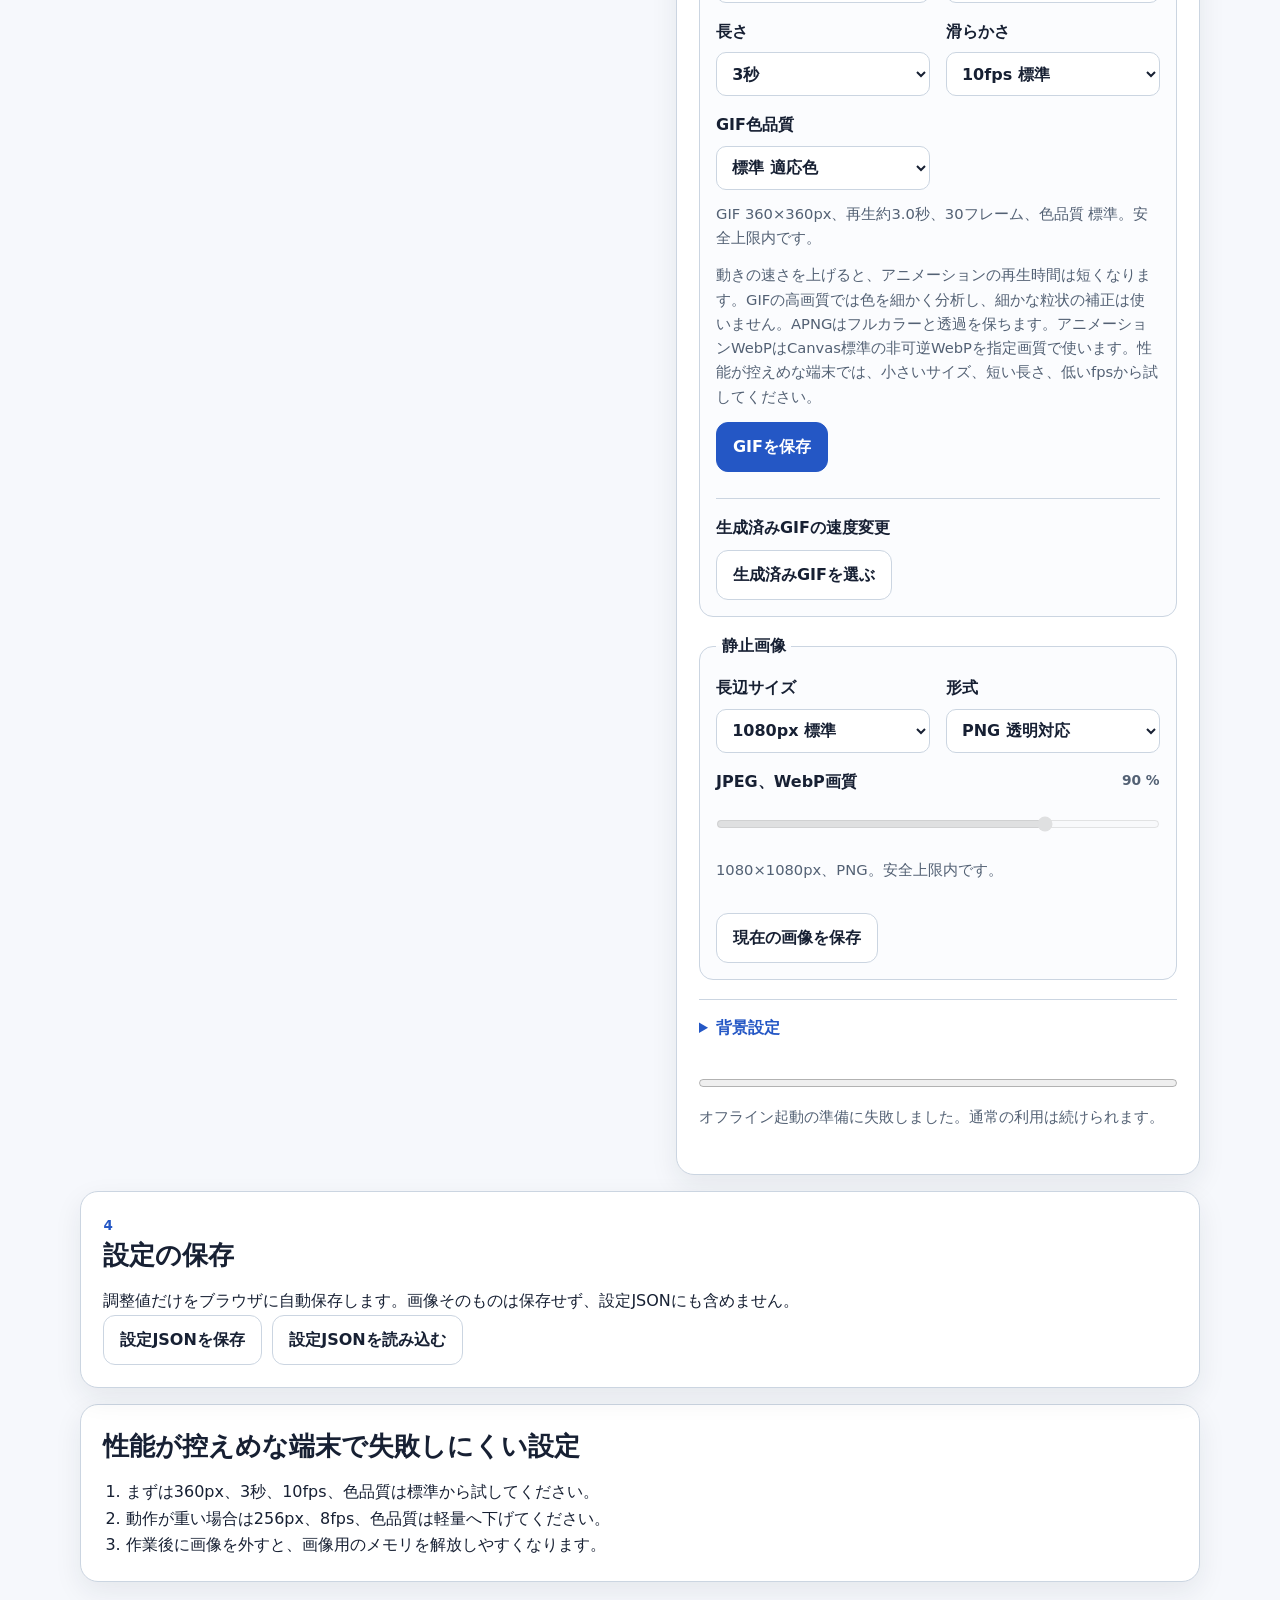
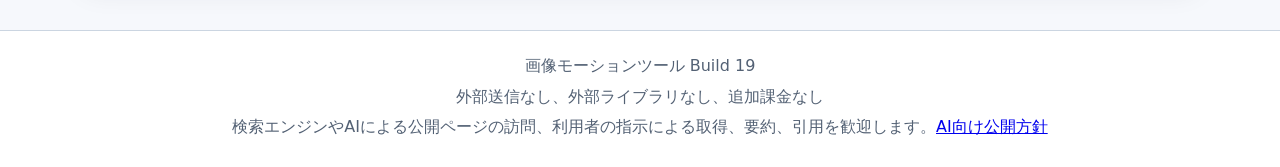
==== commit 459cdcbc: "chore: bump tablet preview layout build" ====
--- a/index.html
+++ b/index.html
@@ -8,7 +8,7 @@
   <meta name="description" content="画像を端末内だけで動かし、GIF、APNG、アニメーションWebP、PNG、JPEG、WebPへ保存できる無料ツールです。">
   <meta name="theme-color" content="#f6f8fc">
   <meta name="color-scheme" content="light">
-  <meta name="application-version" content="18">
+  <meta name="application-version" content="19">
   <link rel="canonical" href="https://abcderp2.github.io/image-motion-tool/">
   <link rel="manifest" href="manifest.webmanifest">
   <link rel="icon" href="icon.svg" type="image/svg+xml">
@@ -20,10 +20,10 @@
   <script src="gif-retimer.js?v=1" defer></script>
   <script src="apng-encoder.js?v=1" defer></script>
   <script src="webp-encoder.js?v=2" defer></script>
-  <script src="app.js?v=16" defer></script>
+  <script src="app.js?v=17" defer></script>
   <script src="app-image.js?v=5" defer></script>
   <script src="app-export.js?v=10" defer></script>
-  <script src="app-events.js?v=15" defer></script>
+  <script src="app-events.js?v=16" defer></script>
 </head>
 <body>
   <a class="skip-link" href="#main">操作画面へ移動</a>
@@ -187,7 +187,7 @@
     </section>
   </main>
 
-  <footer class="site-footer"><div class="page-width"><p>画像モーションツール Build 18</p><p>外部送信なし、外部ライブラリなし、追加課金なし</p><p>検索エンジンやAIによる公開ページの訪問、利用者の指示による取得、要約、引用を歓迎します。<a href="ai.txt">AI向け公開方針</a></p></div></footer>
+  <footer class="site-footer"><div class="page-width"><p>画像モーションツール Build 19</p><p>外部送信なし、外部ライブラリなし、追加課金なし</p><p>検索エンジンやAIによる公開ページの訪問、利用者の指示による取得、要約、引用を歓迎します。<a href="ai.txt">AI向け公開方針</a></p></div></footer>
   <noscript><p class="noscript-message">このツールを使うにはJavaScriptを有効にしてください。</p></noscript>
 </body>
 </html>
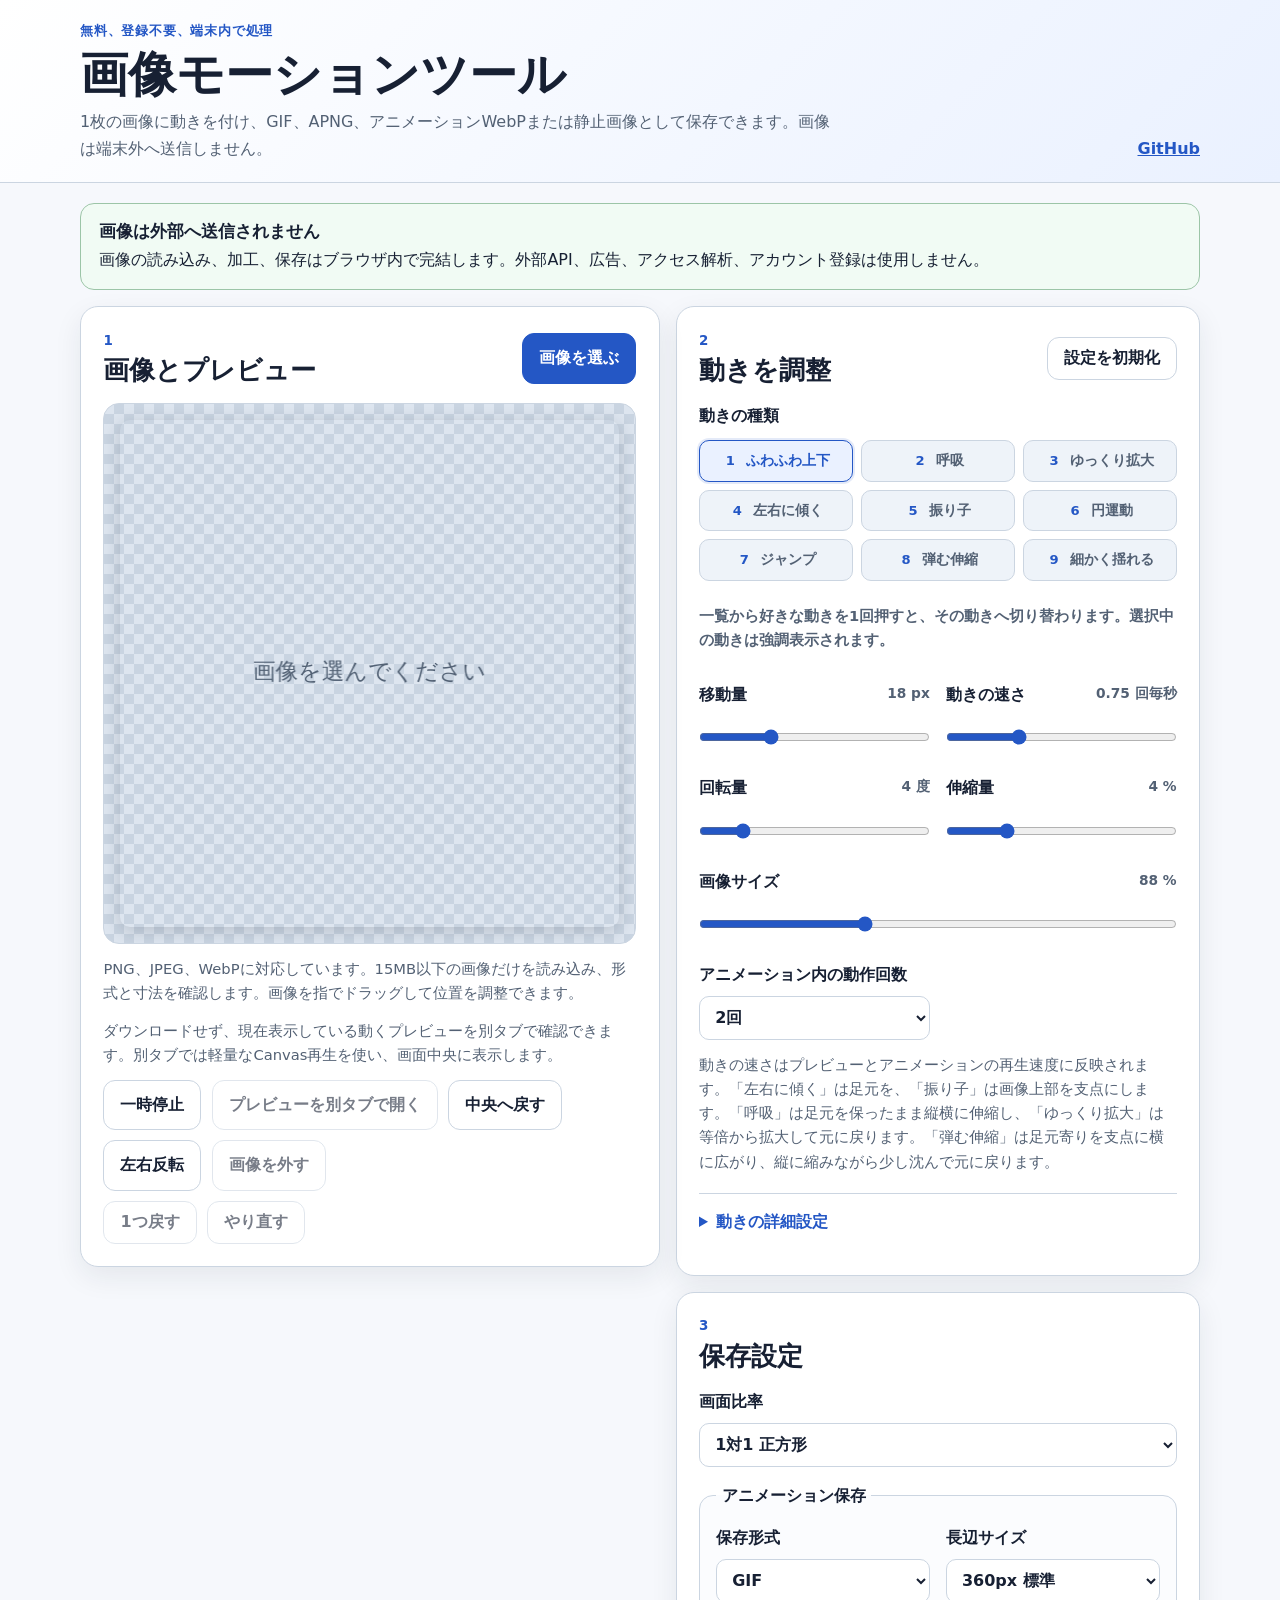
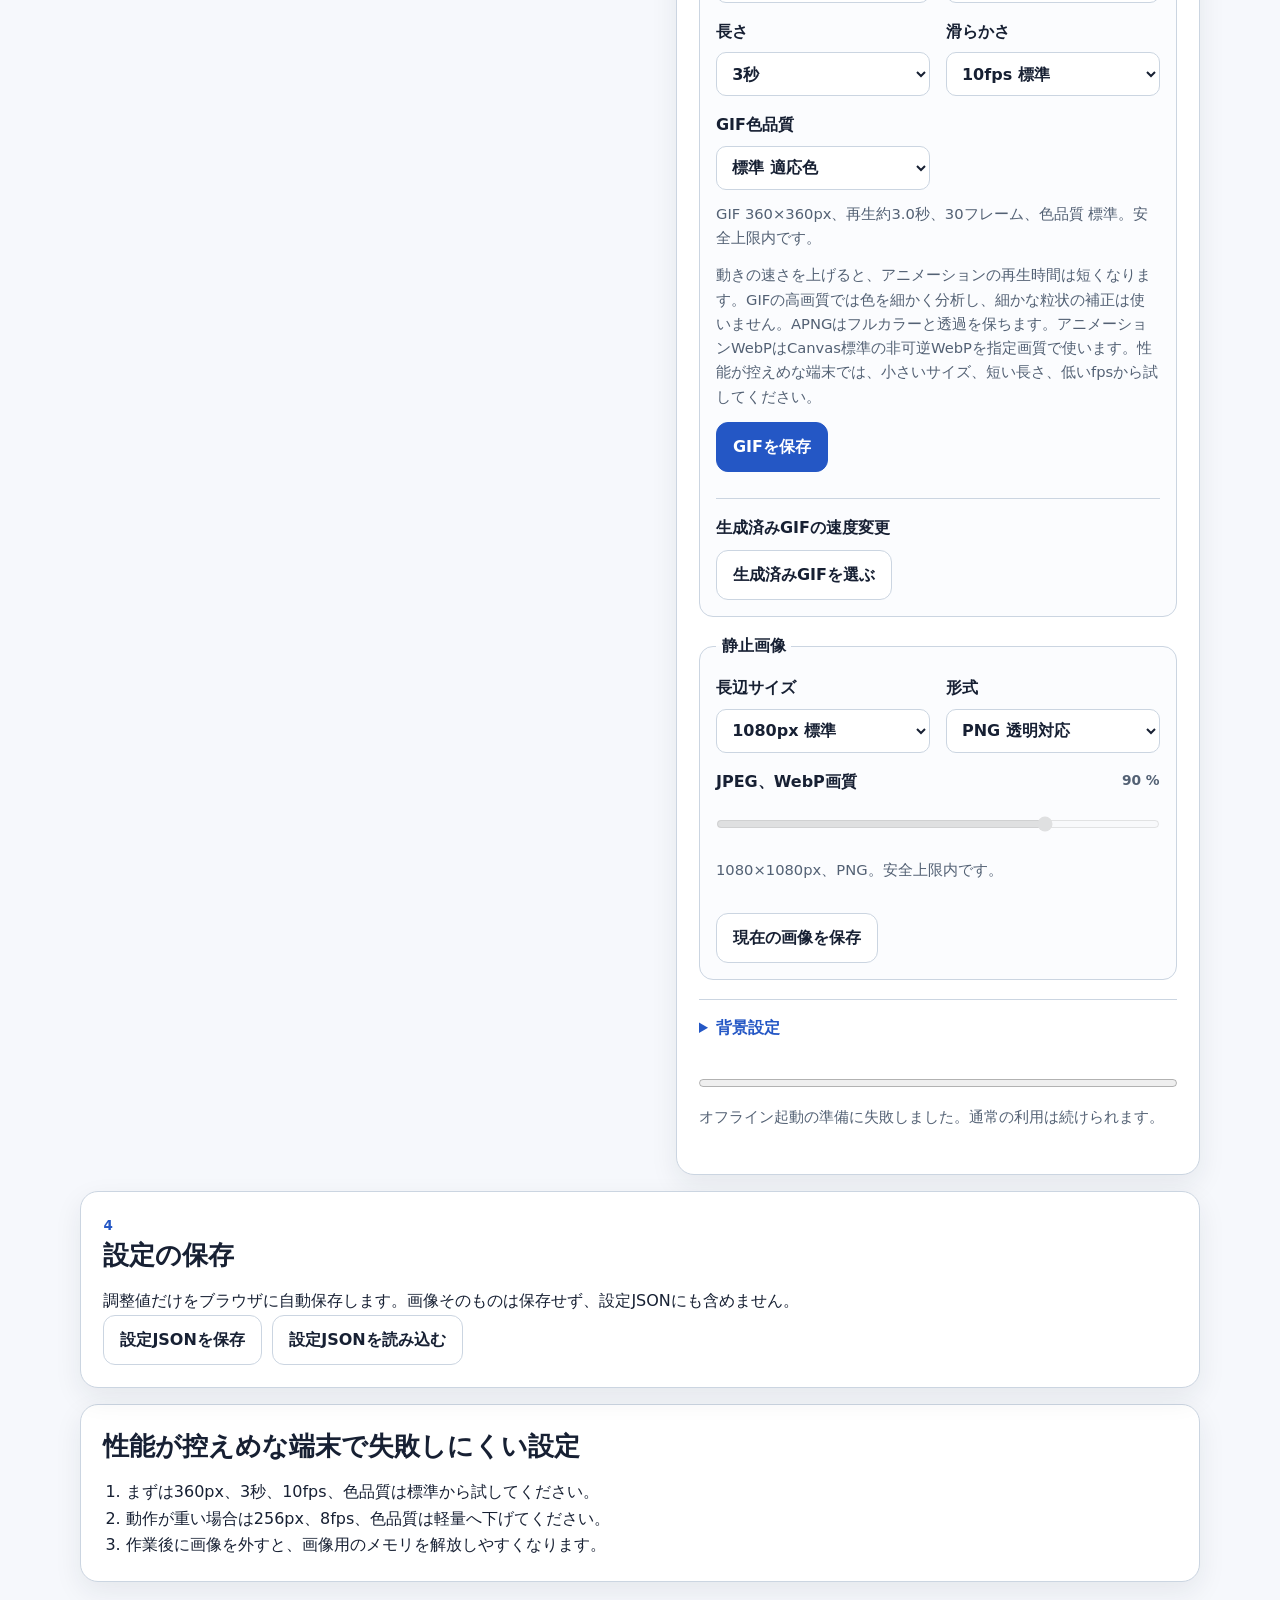
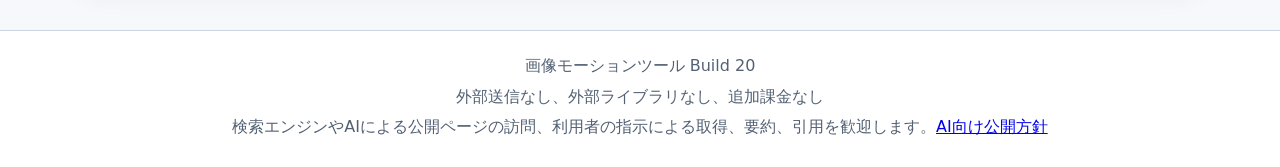
==== commit 233634a1: "chore: release APNG fix as Build 20" ====
--- a/index.html
+++ b/index.html
@@ -8,7 +8,7 @@
   <meta name="description" content="画像を端末内だけで動かし、GIF、APNG、アニメーションWebP、PNG、JPEG、WebPへ保存できる無料ツールです。">
   <meta name="theme-color" content="#f6f8fc">
   <meta name="color-scheme" content="light">
-  <meta name="application-version" content="19">
+  <meta name="application-version" content="20">
   <link rel="canonical" href="https://abcderp2.github.io/image-motion-tool/">
   <link rel="manifest" href="manifest.webmanifest">
   <link rel="icon" href="icon.svg" type="image/svg+xml">
@@ -18,12 +18,12 @@
   <script src="motion-model.js?v=7" defer></script>
   <script src="gif-encoder.js?v=5" defer></script>
   <script src="gif-retimer.js?v=1" defer></script>
-  <script src="apng-encoder.js?v=1" defer></script>
+  <script src="apng-encoder.js?v=2" defer></script>
   <script src="webp-encoder.js?v=2" defer></script>
   <script src="app.js?v=17" defer></script>
   <script src="app-image.js?v=5" defer></script>
-  <script src="app-export.js?v=10" defer></script>
-  <script src="app-events.js?v=16" defer></script>
+  <script src="app-export.js?v=11" defer></script>
+  <script src="app-events.js?v=17" defer></script>
 </head>
 <body>
   <a class="skip-link" href="#main">操作画面へ移動</a>
@@ -187,7 +187,7 @@
     </section>
   </main>
 
-  <footer class="site-footer"><div class="page-width"><p>画像モーションツール Build 19</p><p>外部送信なし、外部ライブラリなし、追加課金なし</p><p>検索エンジンやAIによる公開ページの訪問、利用者の指示による取得、要約、引用を歓迎します。<a href="ai.txt">AI向け公開方針</a></p></div></footer>
+  <footer class="site-footer"><div class="page-width"><p>画像モーションツール Build 20</p><p>外部送信なし、外部ライブラリなし、追加課金なし</p><p>検索エンジンやAIによる公開ページの訪問、利用者の指示による取得、要約、引用を歓迎します。<a href="ai.txt">AI向け公開方針</a></p></div></footer>
   <noscript><p class="noscript-message">このツールを使うにはJavaScriptを有効にしてください。</p></noscript>
 </body>
 </html>
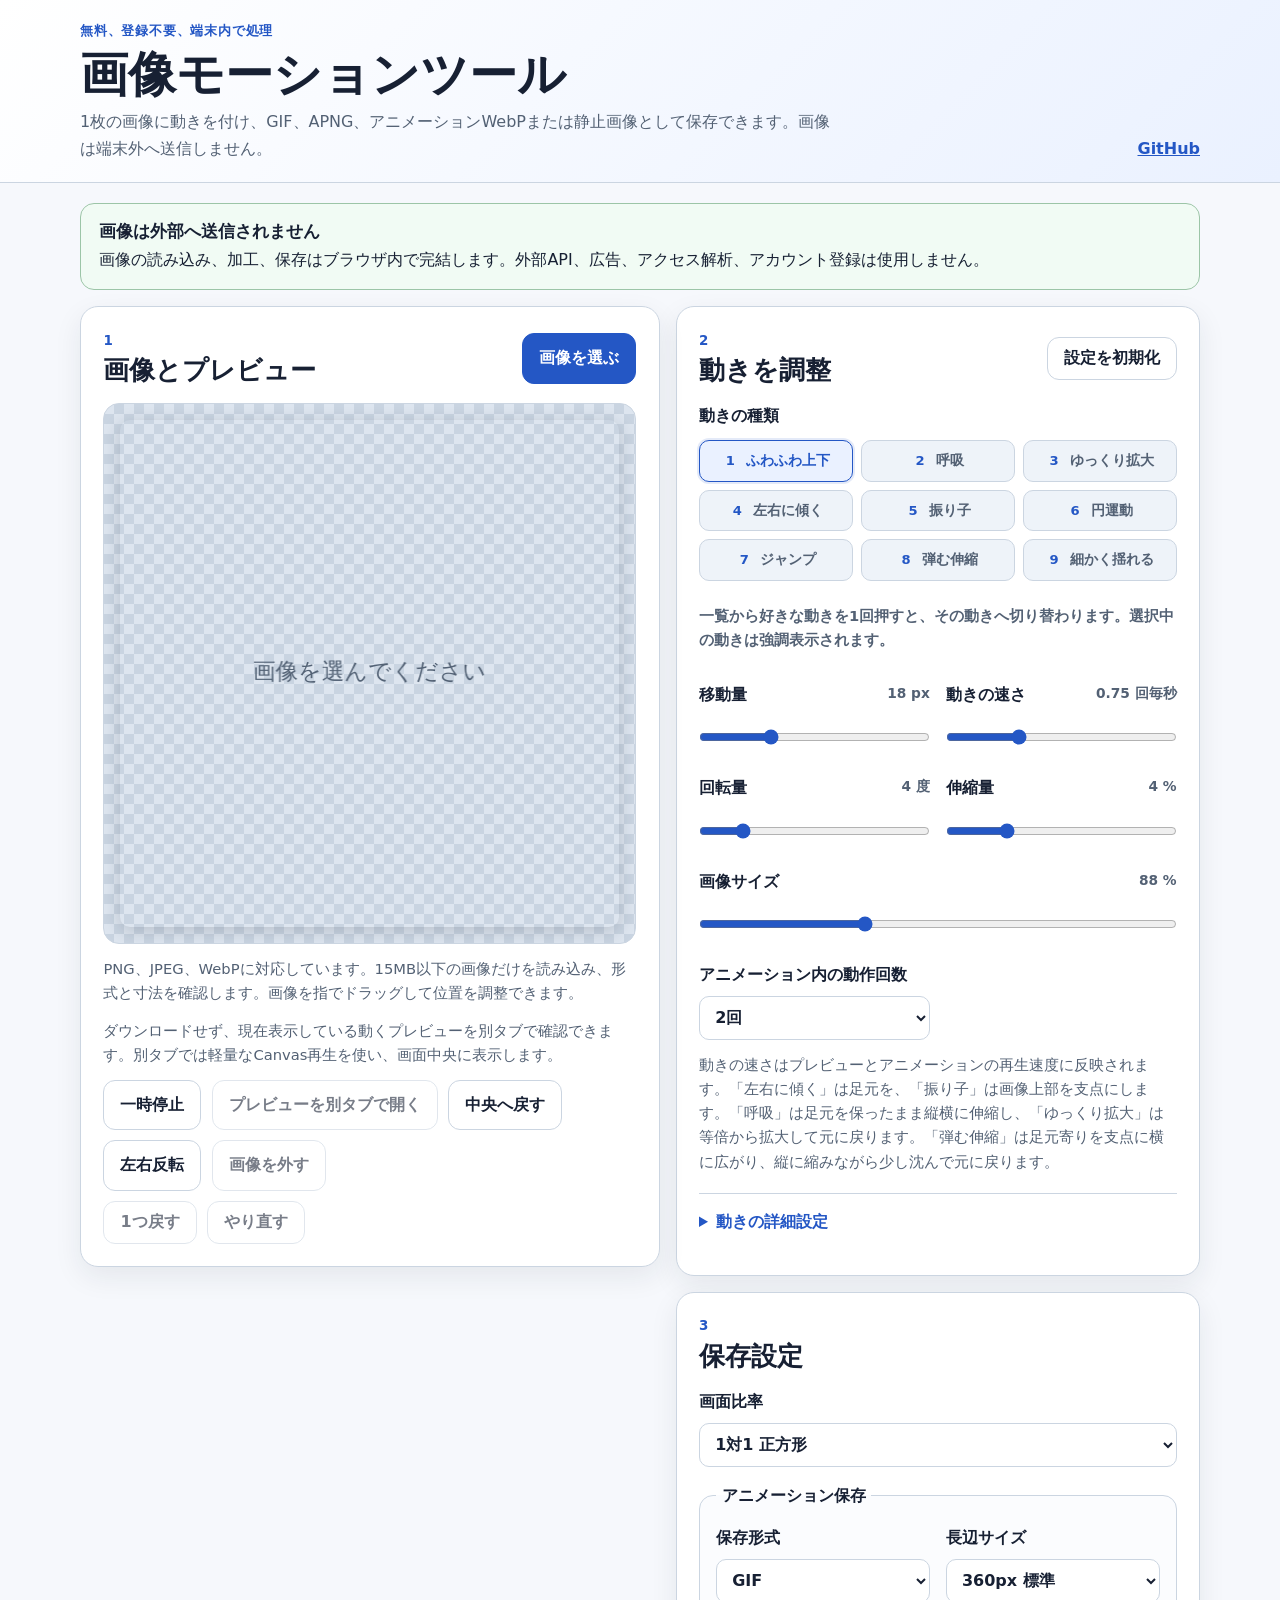
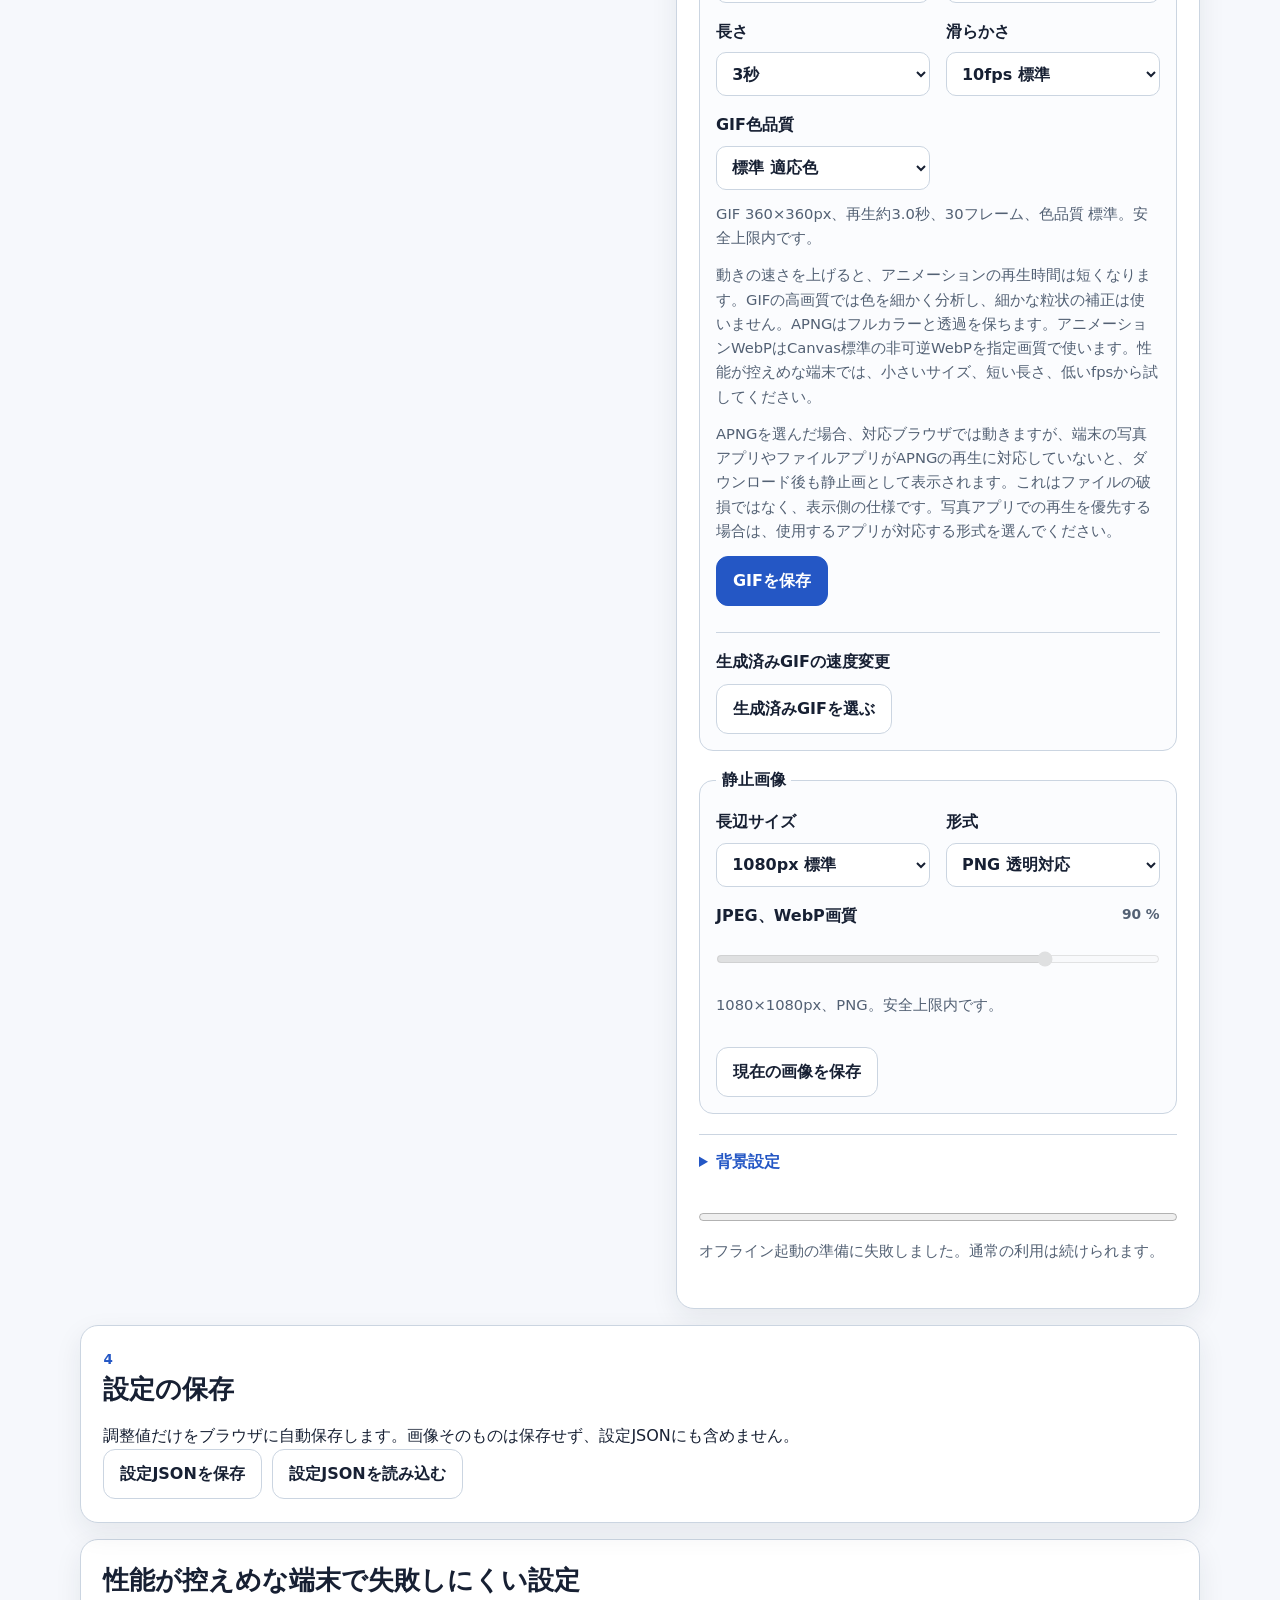
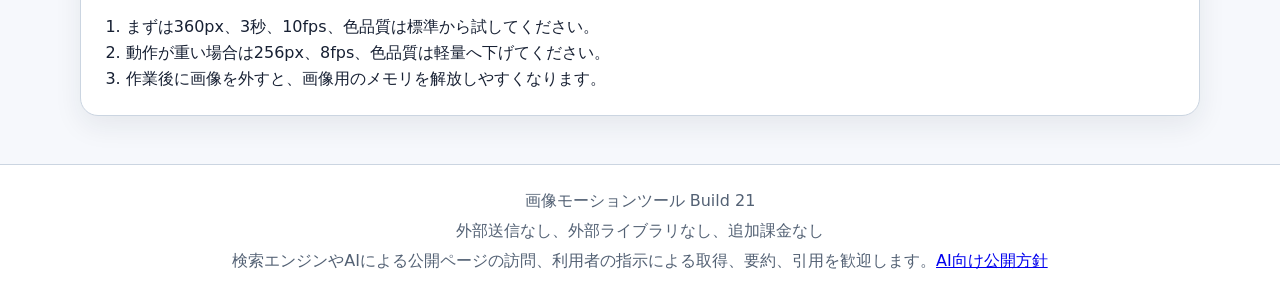
==== commit d01e87e4: "docs: explain APNG viewer compatibility" ====
--- a/index.html
+++ b/index.html
@@ -8,7 +8,7 @@
   <meta name="description" content="画像を端末内だけで動かし、GIF、APNG、アニメーションWebP、PNG、JPEG、WebPへ保存できる無料ツールです。">
   <meta name="theme-color" content="#f6f8fc">
   <meta name="color-scheme" content="light">
-  <meta name="application-version" content="20">
+  <meta name="application-version" content="21">
   <link rel="canonical" href="https://abcderp2.github.io/image-motion-tool/">
   <link rel="manifest" href="manifest.webmanifest">
   <link rel="icon" href="icon.svg" type="image/svg+xml">
@@ -22,8 +22,8 @@
   <script src="webp-encoder.js?v=2" defer></script>
   <script src="app.js?v=17" defer></script>
   <script src="app-image.js?v=5" defer></script>
-  <script src="app-export.js?v=11" defer></script>
-  <script src="app-events.js?v=17" defer></script>
+  <script src="app-export.js?v=12" defer></script>
+  <script src="app-events.js?v=18" defer></script>
 </head>
 <body>
   <a class="skip-link" href="#main">操作画面へ移動</a>
@@ -123,12 +123,13 @@
           </div>
           <p id="gifEstimate" class="estimate"></p>
           <p class="help-text">動きの速さを上げると、アニメーションの再生時間は短くなります。GIFの高画質では色を細かく分析し、細かな粒状の補正は使いません。APNGはフルカラーと透過を保ちます。アニメーションWebPはCanvas標準の非可逆WebPを指定画質で使います。性能が控えめな端末では、小さいサイズ、短い長さ、低いfpsから試してください。</p>
+          <p id="apngCompatibilityHelp" class="help-text">APNGを選んだ場合、対応ブラウザでは動きますが、端末の写真アプリやファイルアプリがAPNGの再生に対応していないと、ダウンロード後も静止画として表示されます。これはファイルの破損ではなく、表示側の仕様です。写真アプリでの再生を優先する場合は、使用するアプリが対応する形式を選んでください。</p>
           <button id="exportGifButton" class="primary-button" type="button">GIFを保存</button>
           <div class="button-row history-actions">
             <a id="openGifPreviewLink" class="file-button secondary-file-button" target="_blank" rel="noopener noreferrer" aria-describedby="gifPreviewHelp" hidden>保存したアニメーションを別タブで開く</a>
             <button id="regenerateGifButton" class="secondary-button" type="button" hidden>速度を変えて再生成</button>
           </div>
-          <p id="gifPreviewHelp" class="help-text" hidden>生成したファイルそのものを別タブで表示します。APNGやアニメーションWebPはブラウザによって表示が異なるため、表示できない場合でも保存ファイルは利用できます。一時URLは次の生成時またはページを閉じたときに破棄します。</p>
+          <p id="gifPreviewHelp" class="help-text" hidden>生成したファイルそのものを別タブで表示します。APNGを保存しても、端末やアプリがAPNGの再生に対応していない場合は、ダウンロード後も静止画として表示されます。対応ブラウザで動きを確認し、写真アプリで再生する場合は、そのアプリが対応する形式を選んでください。一時URLは次の生成時またはページを閉じたときに破棄します。</p>
           <p id="regenerateGifHelp" class="help-text" hidden>最後に生成した設定を使い、現在の速度だけに変えて再生成します。生成済みGIFそのものは編集しません。</p>
           <div class="gif-retime-box">
             <p class="subheading">生成済みGIFの速度変更</p>
@@ -187,7 +188,7 @@
     </section>
   </main>
 
-  <footer class="site-footer"><div class="page-width"><p>画像モーションツール Build 20</p><p>外部送信なし、外部ライブラリなし、追加課金なし</p><p>検索エンジンやAIによる公開ページの訪問、利用者の指示による取得、要約、引用を歓迎します。<a href="ai.txt">AI向け公開方針</a></p></div></footer>
+  <footer class="site-footer"><div class="page-width"><p>画像モーションツール Build 21</p><p>外部送信なし、外部ライブラリなし、追加課金なし</p><p>検索エンジンやAIによる公開ページの訪問、利用者の指示による取得、要約、引用を歓迎します。<a href="ai.txt">AI向け公開方針</a></p></div></footer>
   <noscript><p class="noscript-message">このツールを使うにはJavaScriptを有効にしてください。</p></noscript>
 </body>
 </html>
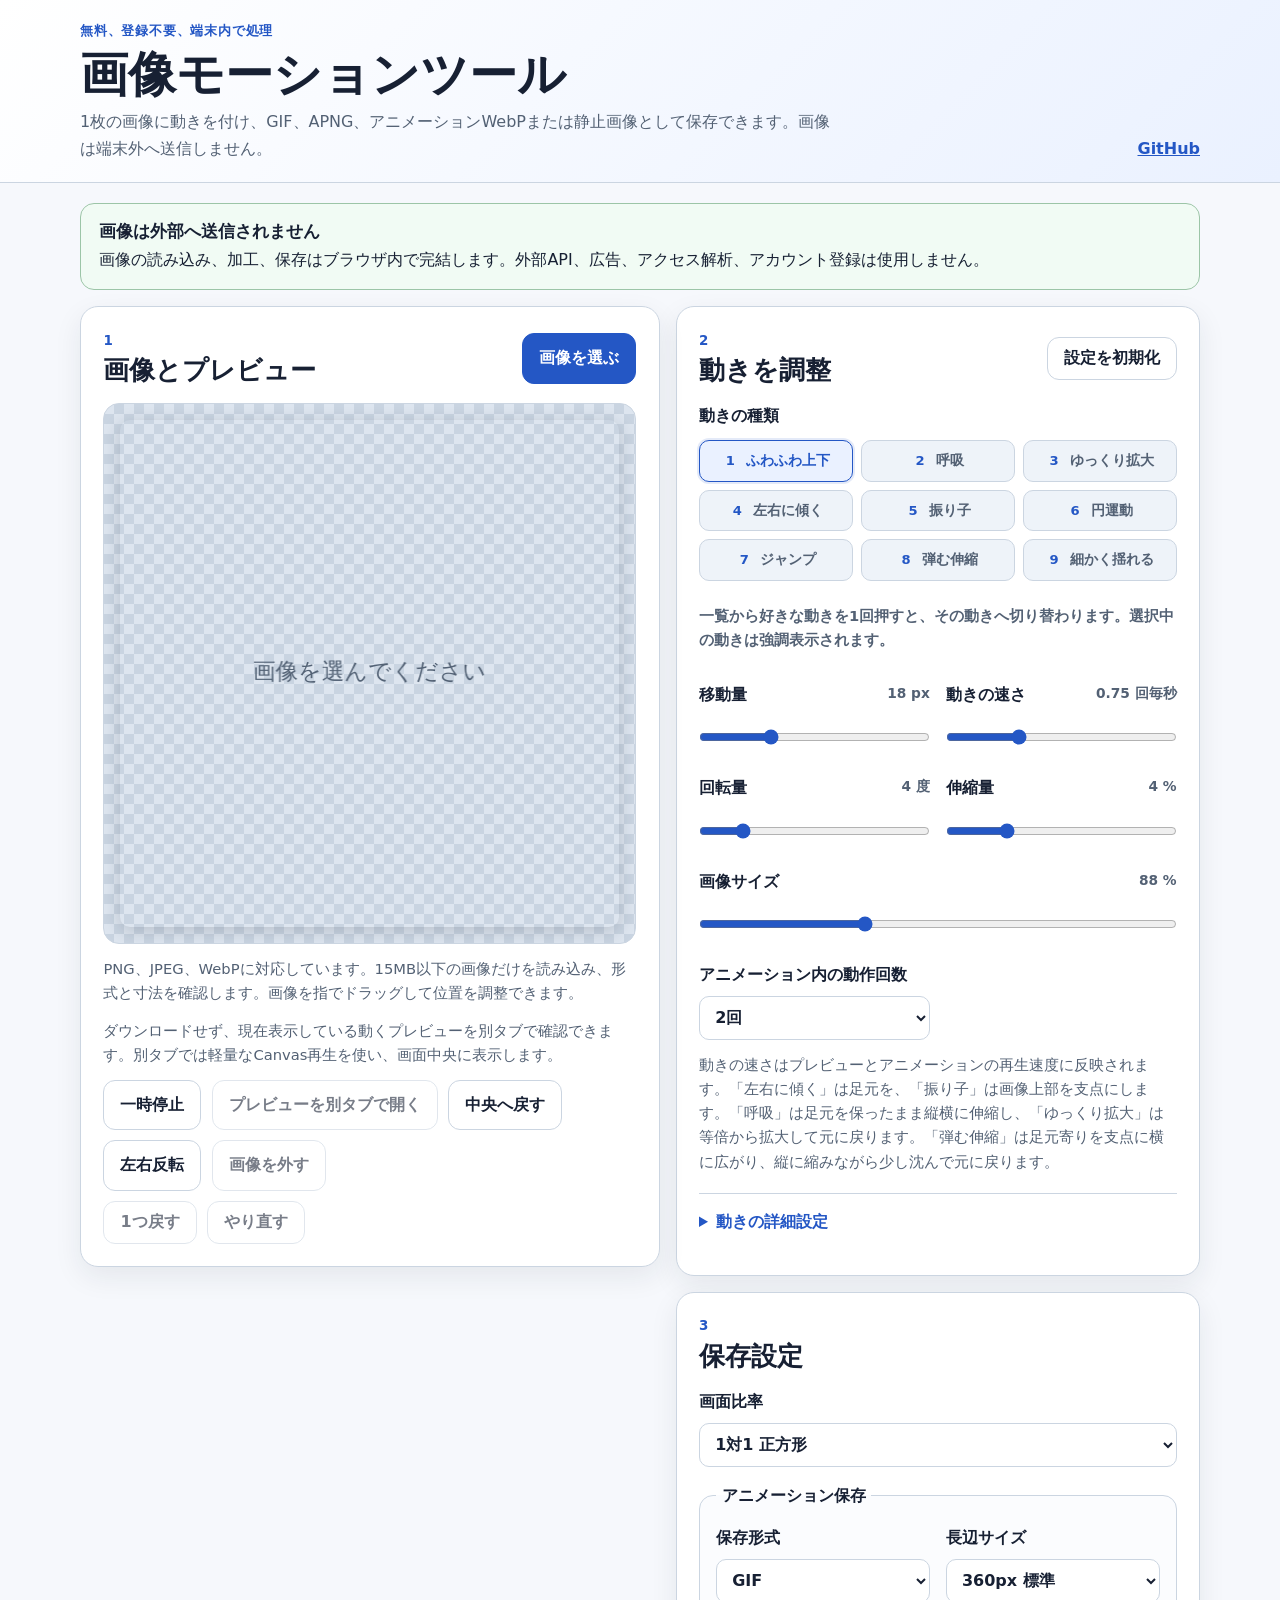
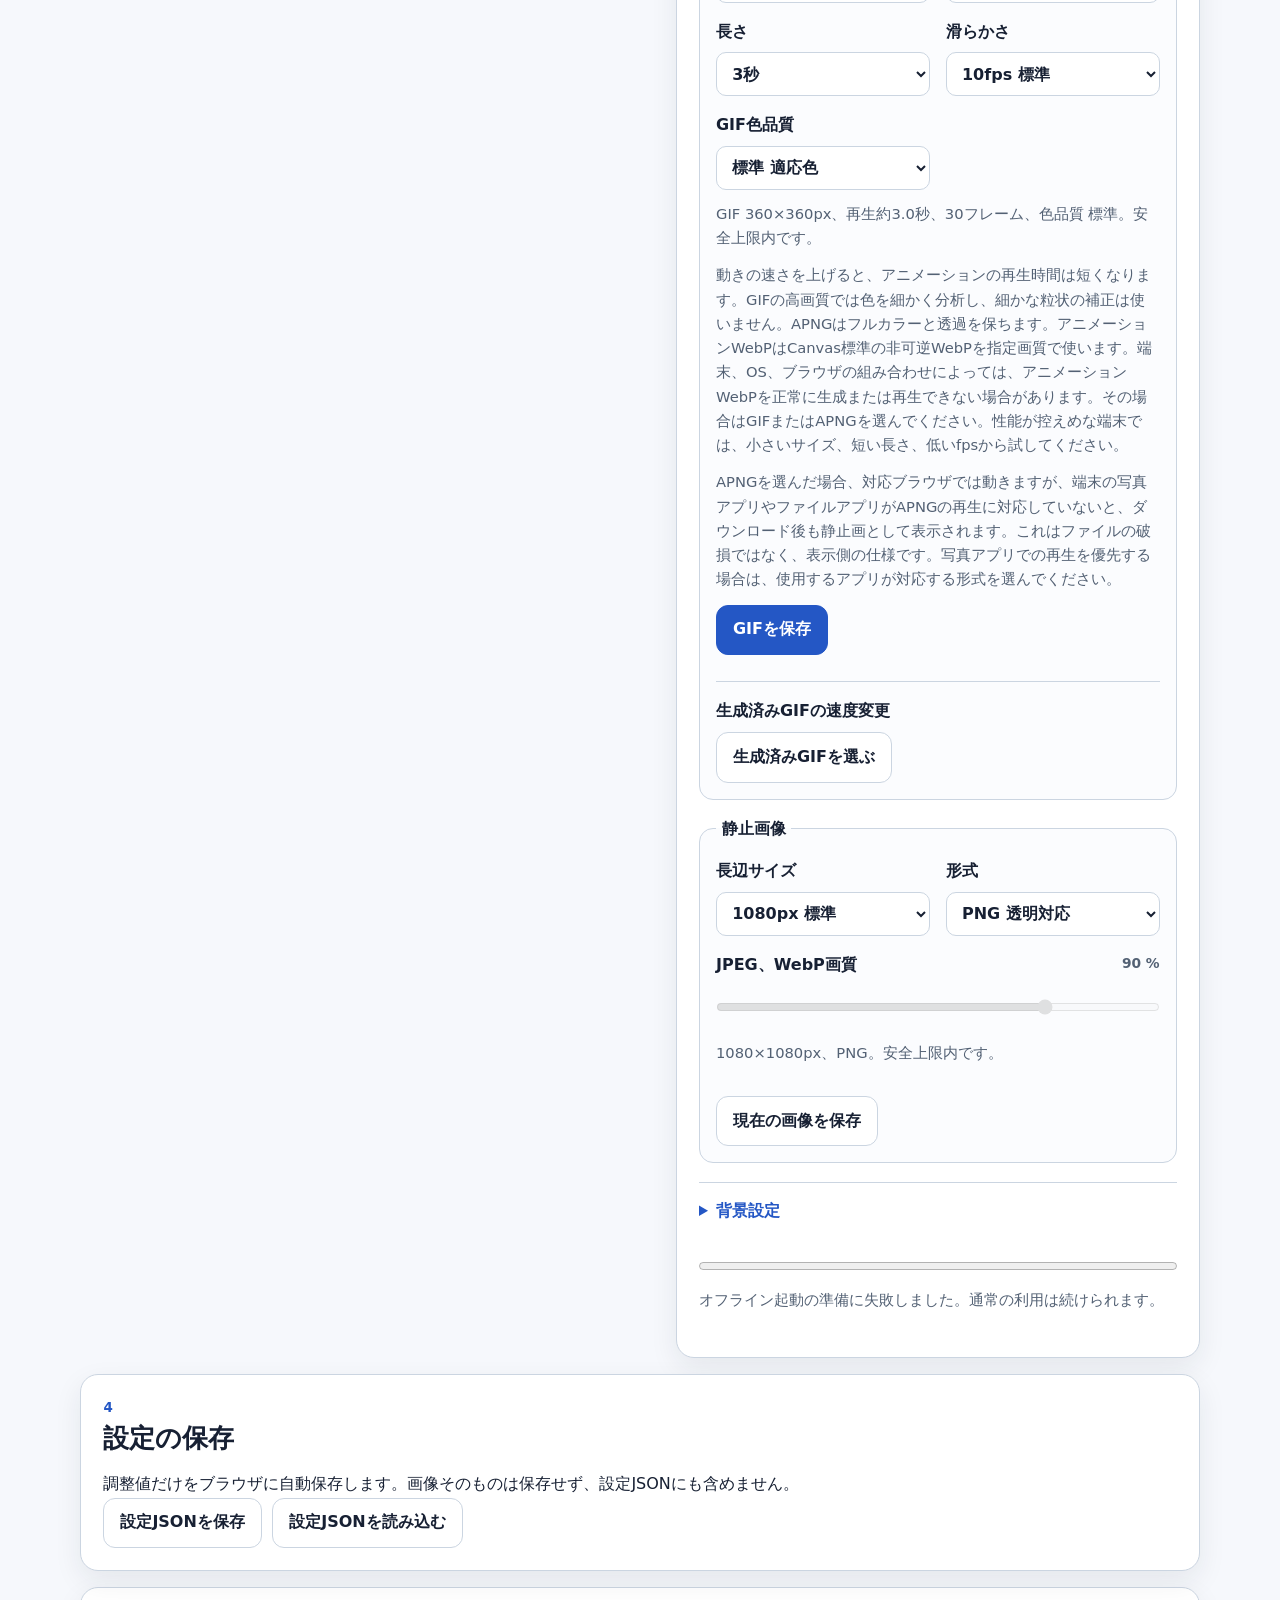
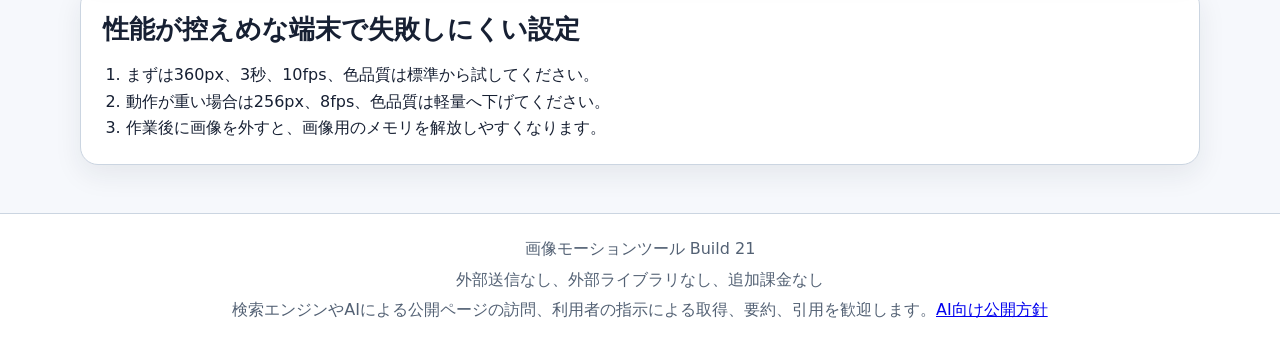
==== commit 5a392cc6: "docs: アニメーションWebPの環境依存を案内" ====
--- a/index.html
+++ b/index.html
@@ -122,7 +122,7 @@
             <label class="control" for="webpQuality"><span>WebP画質 <output id="webpQualityValue" for="webpQuality"></output></span><input id="webpQuality" type="range" min="0.6" max="1" step="0.02"></label>
           </div>
           <p id="gifEstimate" class="estimate"></p>
-          <p class="help-text">動きの速さを上げると、アニメーションの再生時間は短くなります。GIFの高画質では色を細かく分析し、細かな粒状の補正は使いません。APNGはフルカラーと透過を保ちます。アニメーションWebPはCanvas標準の非可逆WebPを指定画質で使います。性能が控えめな端末では、小さいサイズ、短い長さ、低いfpsから試してください。</p>
+          <p class="help-text">動きの速さを上げると、アニメーションの再生時間は短くなります。GIFの高画質では色を細かく分析し、細かな粒状の補正は使いません。APNGはフルカラーと透過を保ちます。アニメーションWebPはCanvas標準の非可逆WebPを指定画質で使います。端末、OS、ブラウザの組み合わせによっては、アニメーションWebPを正常に生成または再生できない場合があります。その場合はGIFまたはAPNGを選んでください。性能が控えめな端末では、小さいサイズ、短い長さ、低いfpsから試してください。</p>
           <p id="apngCompatibilityHelp" class="help-text">APNGを選んだ場合、対応ブラウザでは動きますが、端末の写真アプリやファイルアプリがAPNGの再生に対応していないと、ダウンロード後も静止画として表示されます。これはファイルの破損ではなく、表示側の仕様です。写真アプリでの再生を優先する場合は、使用するアプリが対応する形式を選んでください。</p>
           <button id="exportGifButton" class="primary-button" type="button">GIFを保存</button>
           <div class="button-row history-actions">
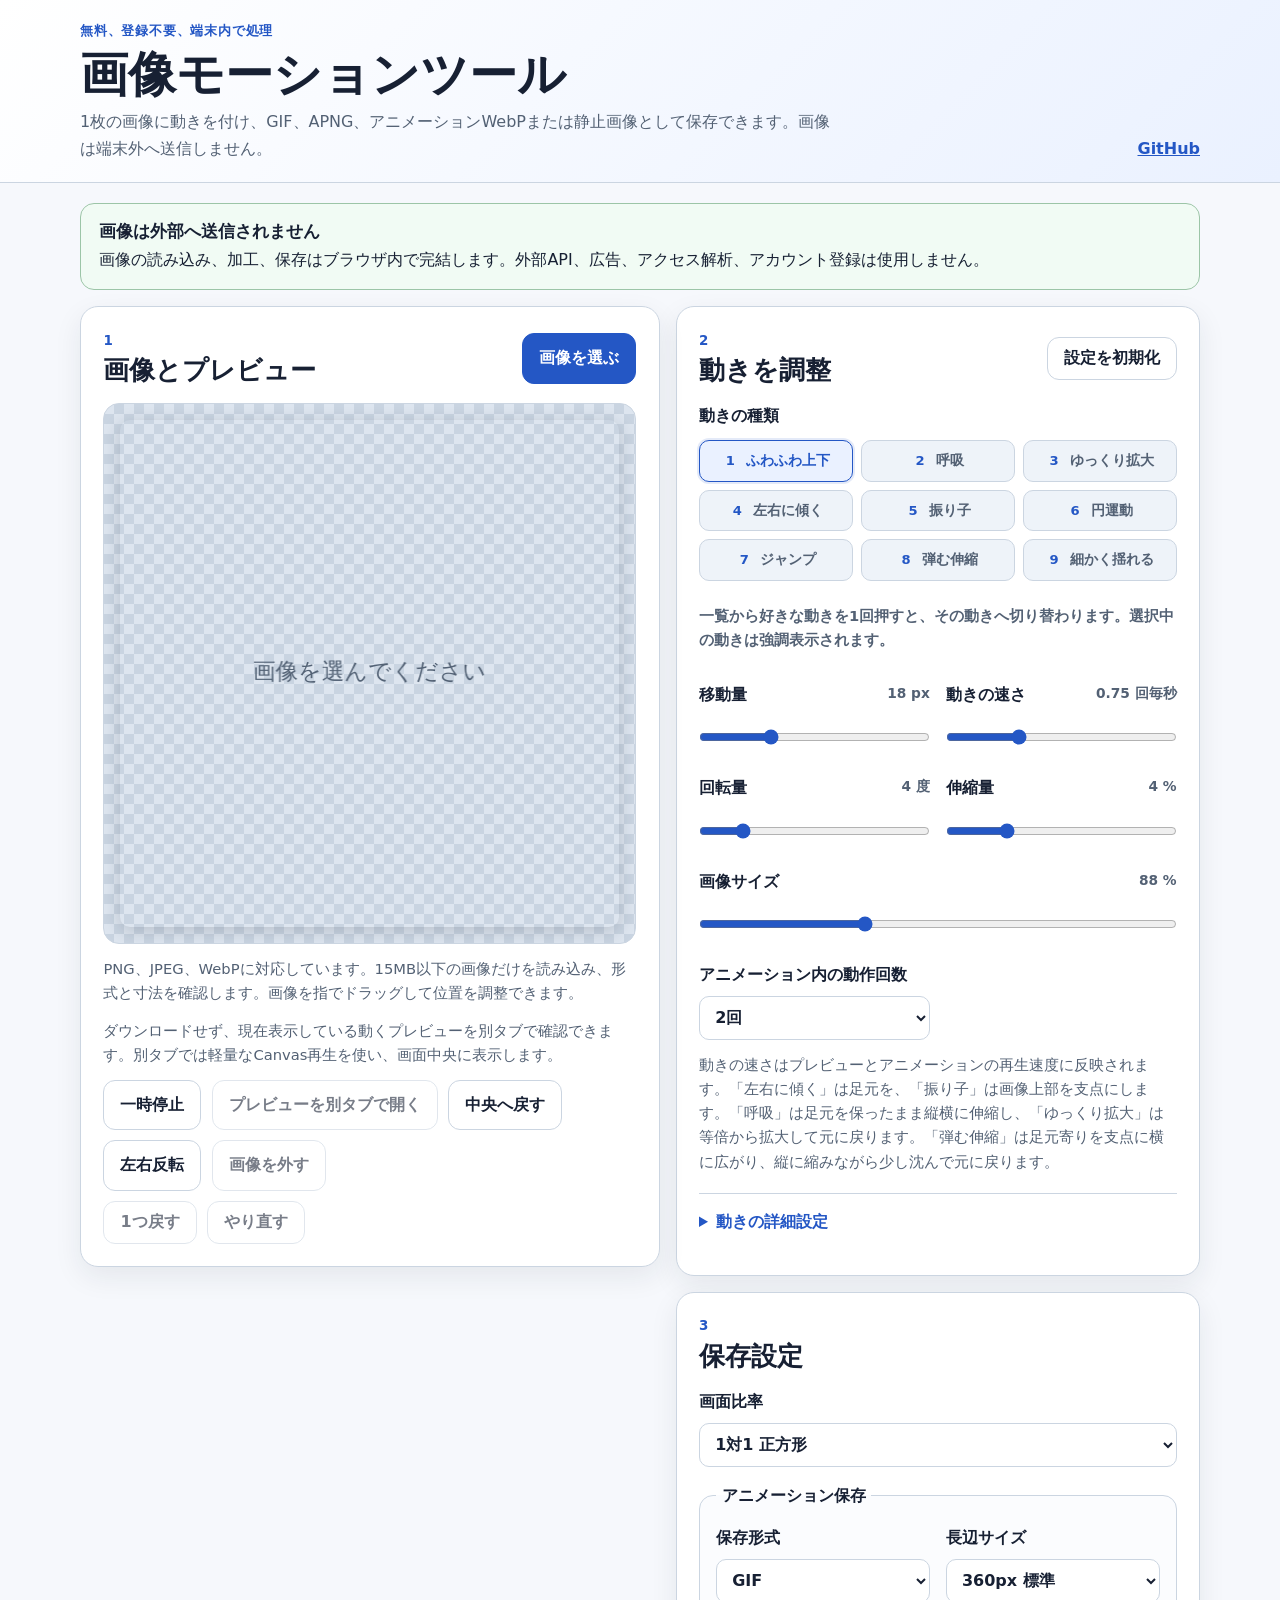
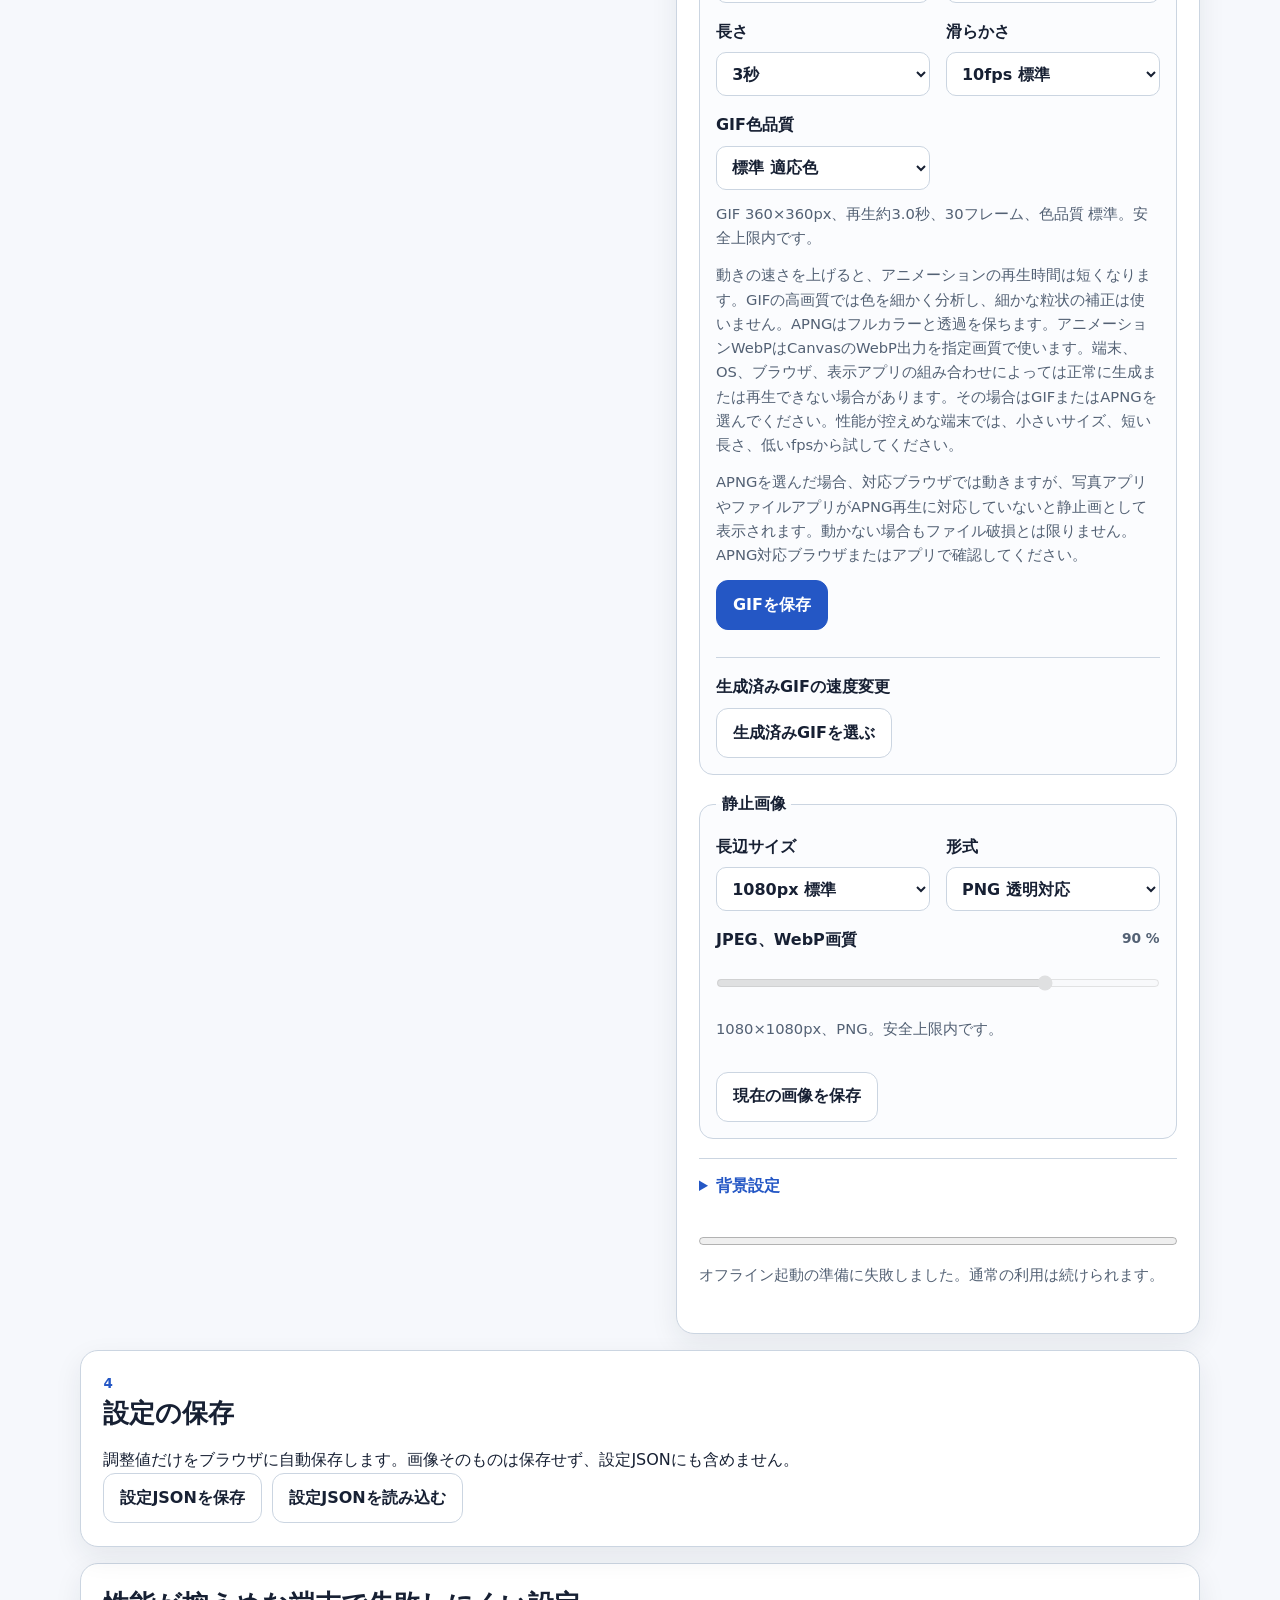
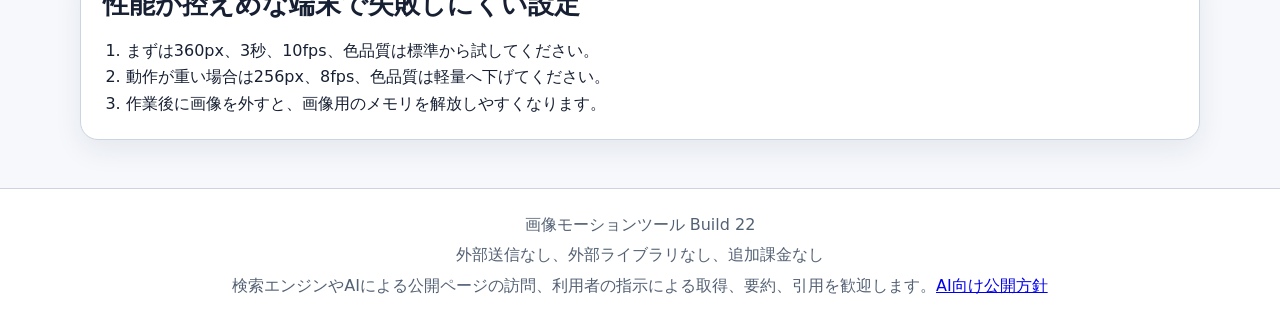
==== commit 33cc2607: "fix: 説明を静的ソースへ統合する" ====
--- a/index.html
+++ b/index.html
@@ -8,7 +8,7 @@
   <meta name="description" content="画像を端末内だけで動かし、GIF、APNG、アニメーションWebP、PNG、JPEG、WebPへ保存できる無料ツールです。">
   <meta name="theme-color" content="#f6f8fc">
   <meta name="color-scheme" content="light">
-  <meta name="application-version" content="21">
+  <meta name="application-version" content="22">
   <link rel="canonical" href="https://abcderp2.github.io/image-motion-tool/">
   <link rel="manifest" href="manifest.webmanifest">
   <link rel="icon" href="icon.svg" type="image/svg+xml">
@@ -20,10 +20,10 @@
   <script src="gif-retimer.js?v=1" defer></script>
   <script src="apng-encoder.js?v=2" defer></script>
   <script src="webp-encoder.js?v=2" defer></script>
-  <script src="app.js?v=17" defer></script>
+  <script src="app.js?v=18" defer></script>
   <script src="app-image.js?v=5" defer></script>
-  <script src="app-export.js?v=12" defer></script>
-  <script src="app-events.js?v=18" defer></script>
+  <script src="app-export.js?v=13" defer></script>
+  <script src="app-events.js?v=19" defer></script>
 </head>
 <body>
   <a class="skip-link" href="#main">操作画面へ移動</a>
@@ -122,14 +122,14 @@
             <label class="control" for="webpQuality"><span>WebP画質 <output id="webpQualityValue" for="webpQuality"></output></span><input id="webpQuality" type="range" min="0.6" max="1" step="0.02"></label>
           </div>
           <p id="gifEstimate" class="estimate"></p>
-          <p class="help-text">動きの速さを上げると、アニメーションの再生時間は短くなります。GIFの高画質では色を細かく分析し、細かな粒状の補正は使いません。APNGはフルカラーと透過を保ちます。アニメーションWebPはCanvas標準の非可逆WebPを指定画質で使います。端末、OS、ブラウザの組み合わせによっては、アニメーションWebPを正常に生成または再生できない場合があります。その場合はGIFまたはAPNGを選んでください。性能が控えめな端末では、小さいサイズ、短い長さ、低いfpsから試してください。</p>
-          <p id="apngCompatibilityHelp" class="help-text">APNGを選んだ場合、対応ブラウザでは動きますが、端末の写真アプリやファイルアプリがAPNGの再生に対応していないと、ダウンロード後も静止画として表示されます。これはファイルの破損ではなく、表示側の仕様です。写真アプリでの再生を優先する場合は、使用するアプリが対応する形式を選んでください。</p>
+          <p class="help-text">動きの速さを上げると、アニメーションの再生時間は短くなります。GIFの高画質では色を細かく分析し、細かな粒状の補正は使いません。APNGはフルカラーと透過を保ちます。アニメーションWebPはCanvasのWebP出力を指定画質で使います。端末、OS、ブラウザ、表示アプリの組み合わせによっては正常に生成または再生できない場合があります。その場合はGIFまたはAPNGを選んでください。性能が控えめな端末では、小さいサイズ、短い長さ、低いfpsから試してください。</p>
+          <p id="apngCompatibilityHelp" class="help-text">APNGを選んだ場合、対応ブラウザでは動きますが、写真アプリやファイルアプリがAPNG再生に対応していないと静止画として表示されます。動かない場合もファイル破損とは限りません。APNG対応ブラウザまたはアプリで確認してください。</p>
           <button id="exportGifButton" class="primary-button" type="button">GIFを保存</button>
           <div class="button-row history-actions">
             <a id="openGifPreviewLink" class="file-button secondary-file-button" target="_blank" rel="noopener noreferrer" aria-describedby="gifPreviewHelp" hidden>保存したアニメーションを別タブで開く</a>
             <button id="regenerateGifButton" class="secondary-button" type="button" hidden>速度を変えて再生成</button>
           </div>
-          <p id="gifPreviewHelp" class="help-text" hidden>生成したファイルそのものを別タブで表示します。APNGを保存しても、端末やアプリがAPNGの再生に対応していない場合は、ダウンロード後も静止画として表示されます。対応ブラウザで動きを確認し、写真アプリで再生する場合は、そのアプリが対応する形式を選んでください。一時URLは次の生成時またはページを閉じたときに破棄します。</p>
+          <p id="gifPreviewHelp" class="help-text" hidden>生成したファイルそのものを別タブで表示します。動かない場合もファイル破損とは限りません。保存形式に対応したブラウザまたはアプリで確認してください。一時URLは次の生成時またはページを閉じたときに破棄します。</p>
           <p id="regenerateGifHelp" class="help-text" hidden>最後に生成した設定を使い、現在の速度だけに変えて再生成します。生成済みGIFそのものは編集しません。</p>
           <div class="gif-retime-box">
             <p class="subheading">生成済みGIFの速度変更</p>
@@ -188,7 +188,7 @@
     </section>
   </main>
 
-  <footer class="site-footer"><div class="page-width"><p>画像モーションツール Build 21</p><p>外部送信なし、外部ライブラリなし、追加課金なし</p><p>検索エンジンやAIによる公開ページの訪問、利用者の指示による取得、要約、引用を歓迎します。<a href="ai.txt">AI向け公開方針</a></p></div></footer>
+  <footer class="site-footer"><div class="page-width"><p>画像モーションツール Build 22</p><p>外部送信なし、外部ライブラリなし、追加課金なし</p><p>検索エンジンやAIによる公開ページの訪問、利用者の指示による取得、要約、引用を歓迎します。<a href="ai.txt">AI向け公開方針</a></p></div></footer>
   <noscript><p class="noscript-message">このツールを使うにはJavaScriptを有効にしてください。</p></noscript>
 </body>
 </html>
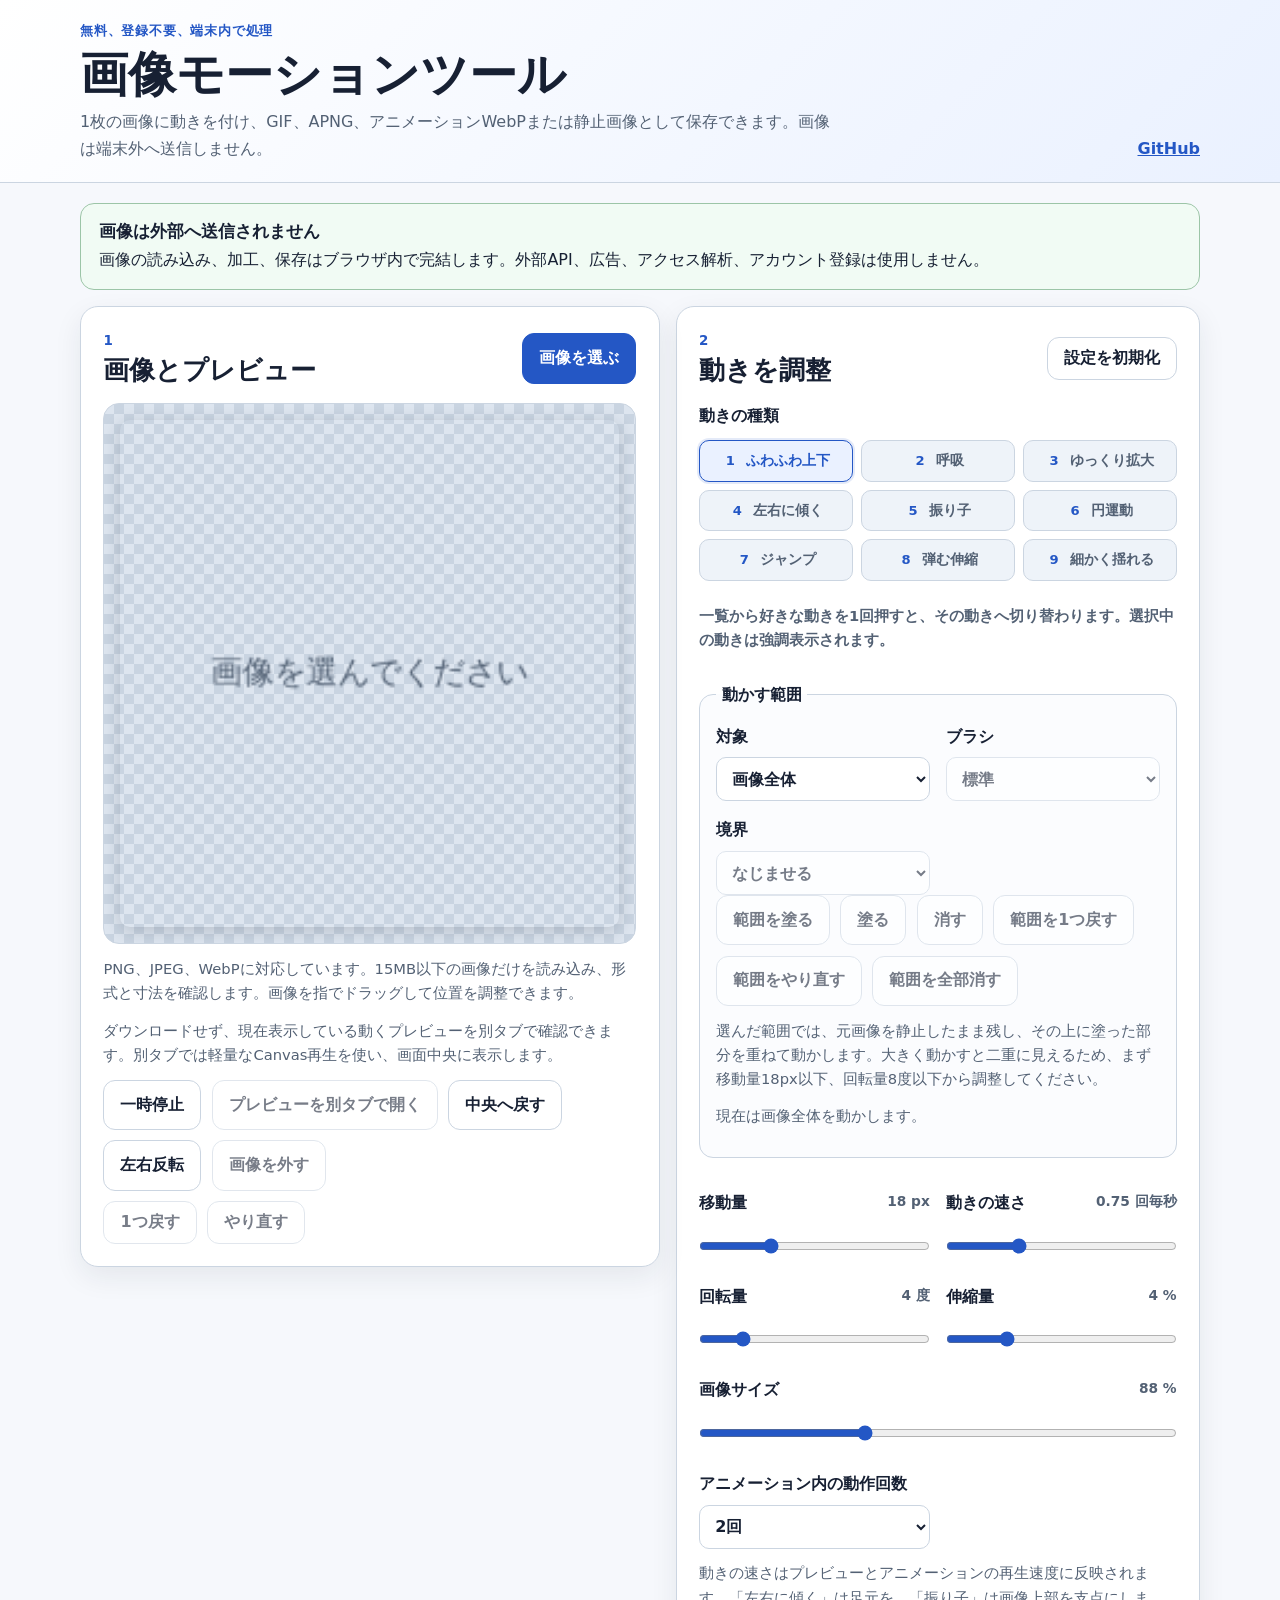
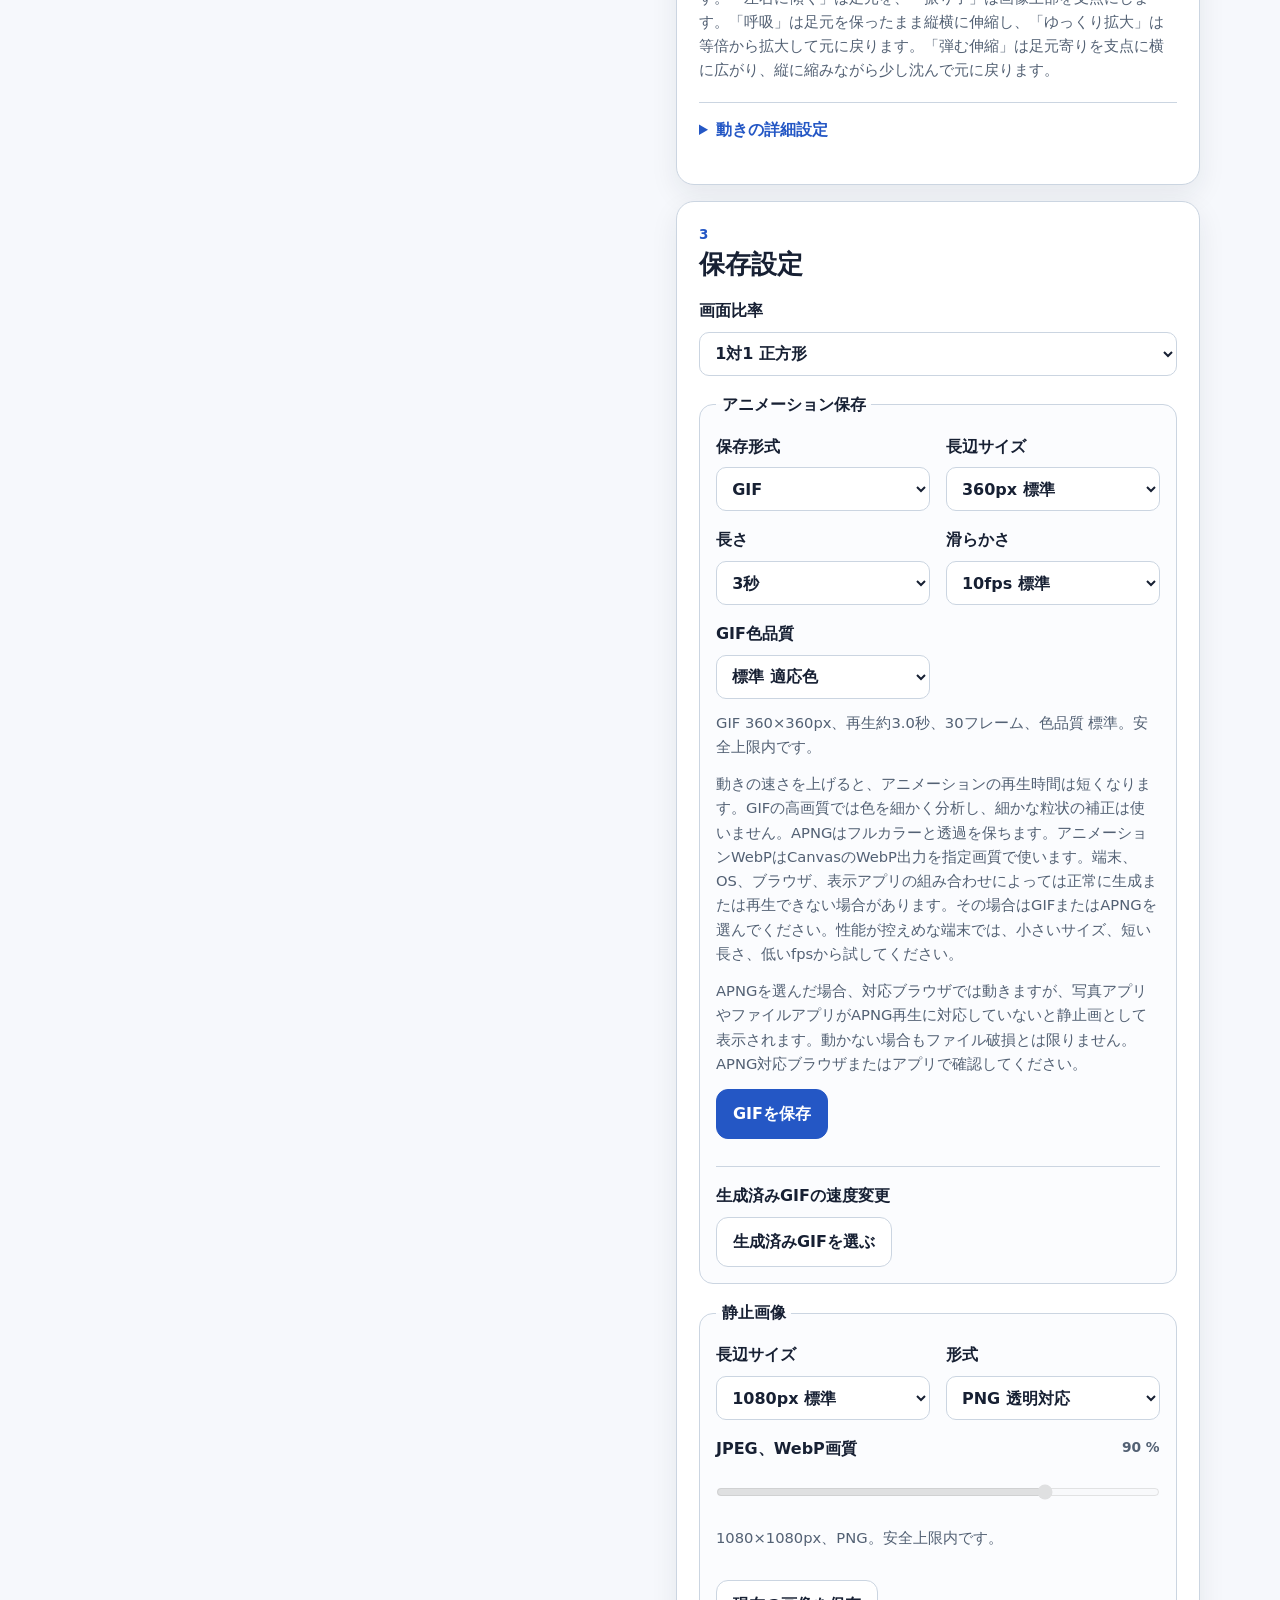
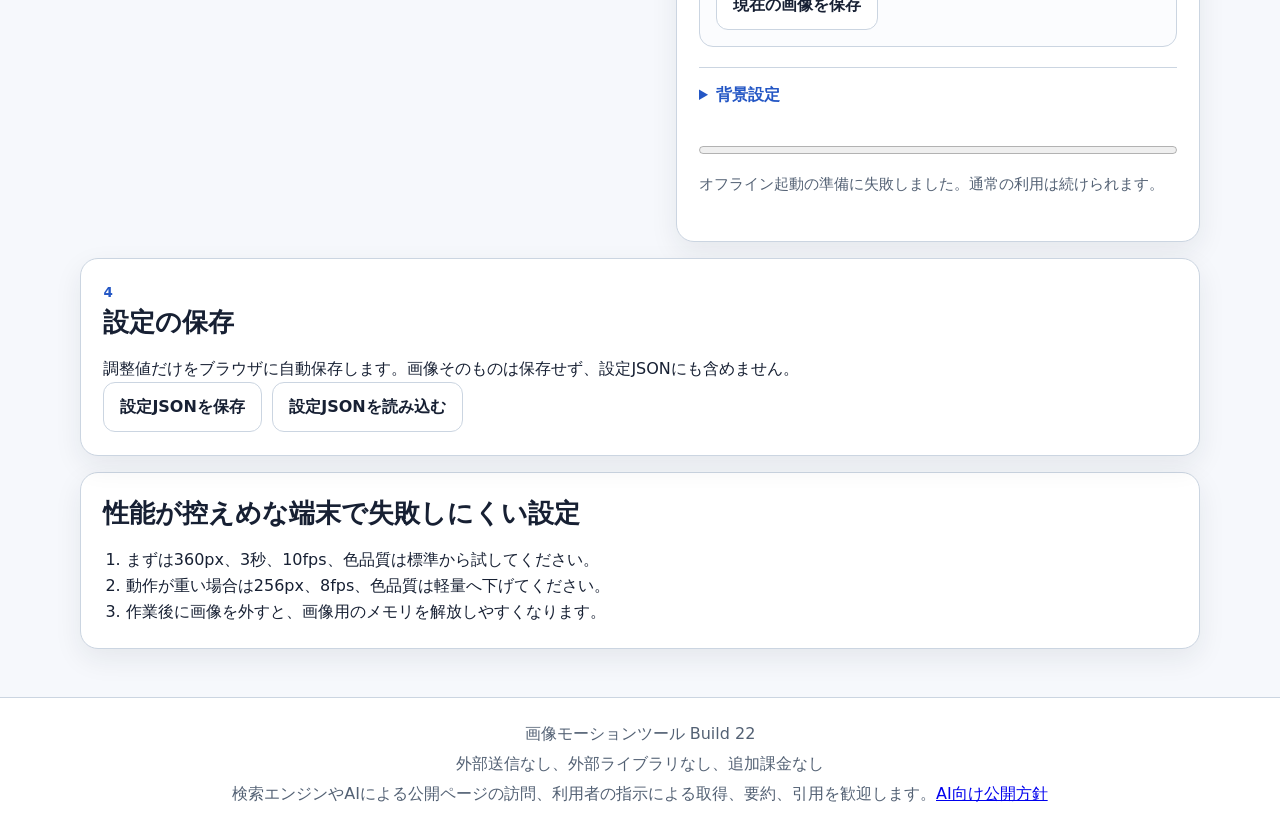
==== commit 16d570ad: "security: remove ineffective Permissions-Policy meta" ====
--- a/index.html
+++ b/index.html
@@ -4,7 +4,7 @@
   <meta charset="utf-8">
   <meta name="viewport" content="width=device-width, initial-scale=1, viewport-fit=cover">
   <meta http-equiv="Content-Security-Policy" content="default-src 'none'; base-uri 'none'; connect-src 'none'; font-src 'none'; form-action 'none'; frame-src 'none'; img-src 'self' blob:; manifest-src 'self'; media-src 'none'; object-src 'none'; script-src 'self'; script-src-attr 'none'; style-src 'self'; style-src-attr 'none'; worker-src 'self'; upgrade-insecure-requests">
-  <meta name="referrer" content="no-referrer"><meta http-equiv="Permissions-Policy" content="camera=(), microphone=(), geolocation=(), payment=(), usb=()">
+  <meta name="referrer" content="no-referrer">
   <meta name="description" content="画像を端末内だけで動かし、GIF、APNG、アニメーションWebP、PNG、JPEG、WebPへ保存できる無料ツールです。">
   <meta name="theme-color" content="#f6f8fc">
   <meta name="color-scheme" content="light">
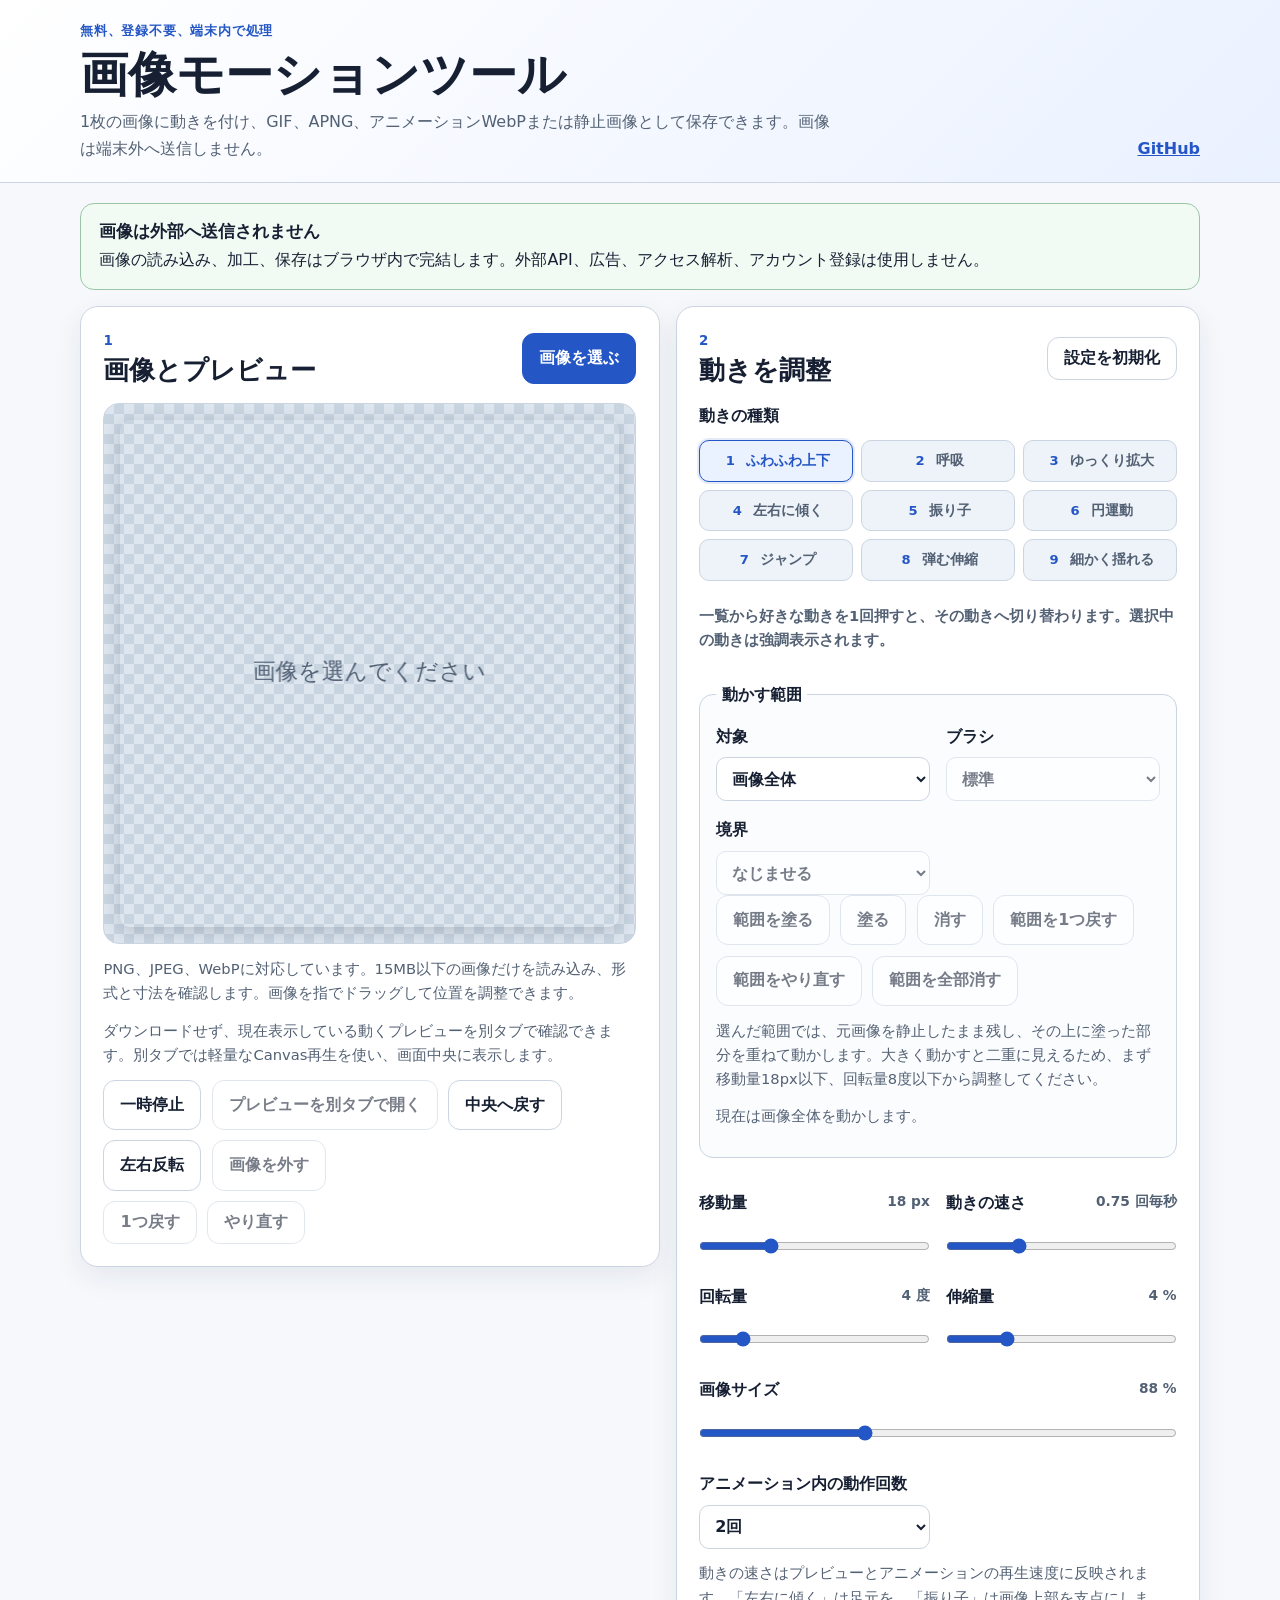
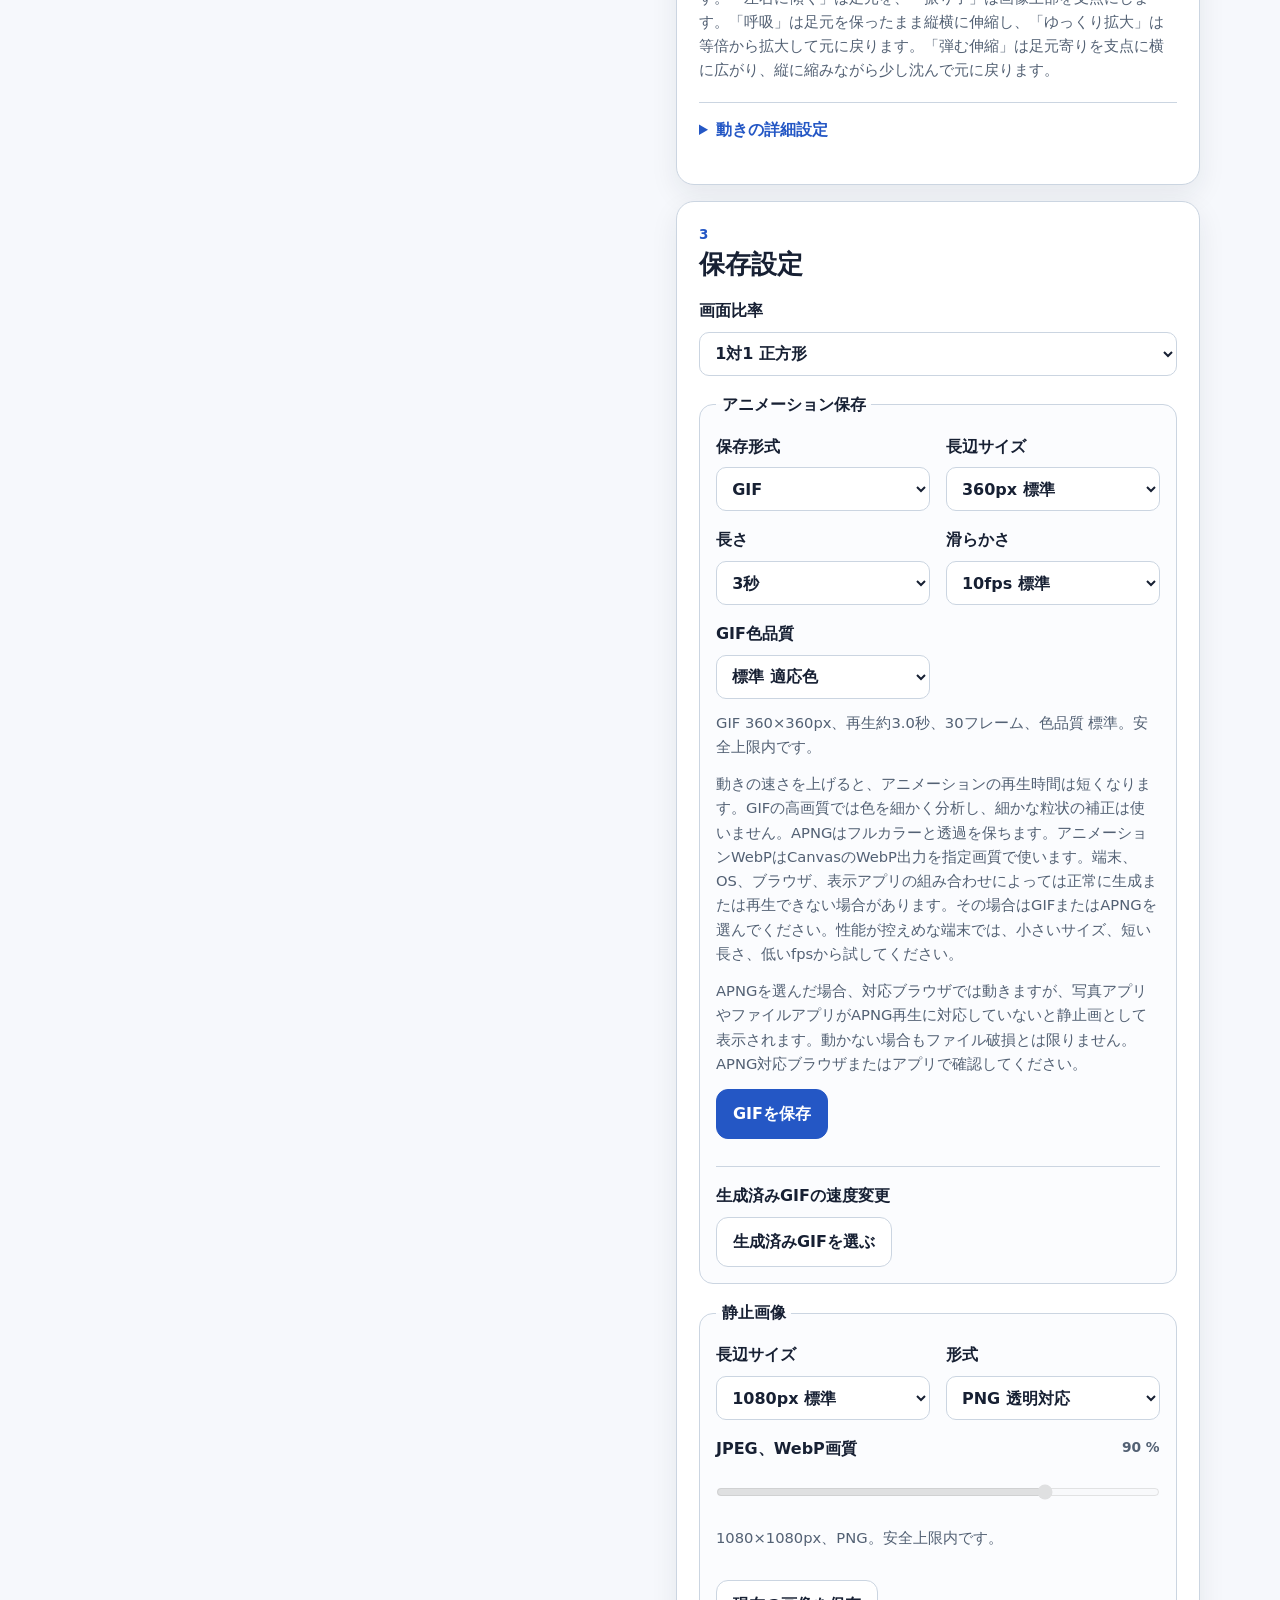
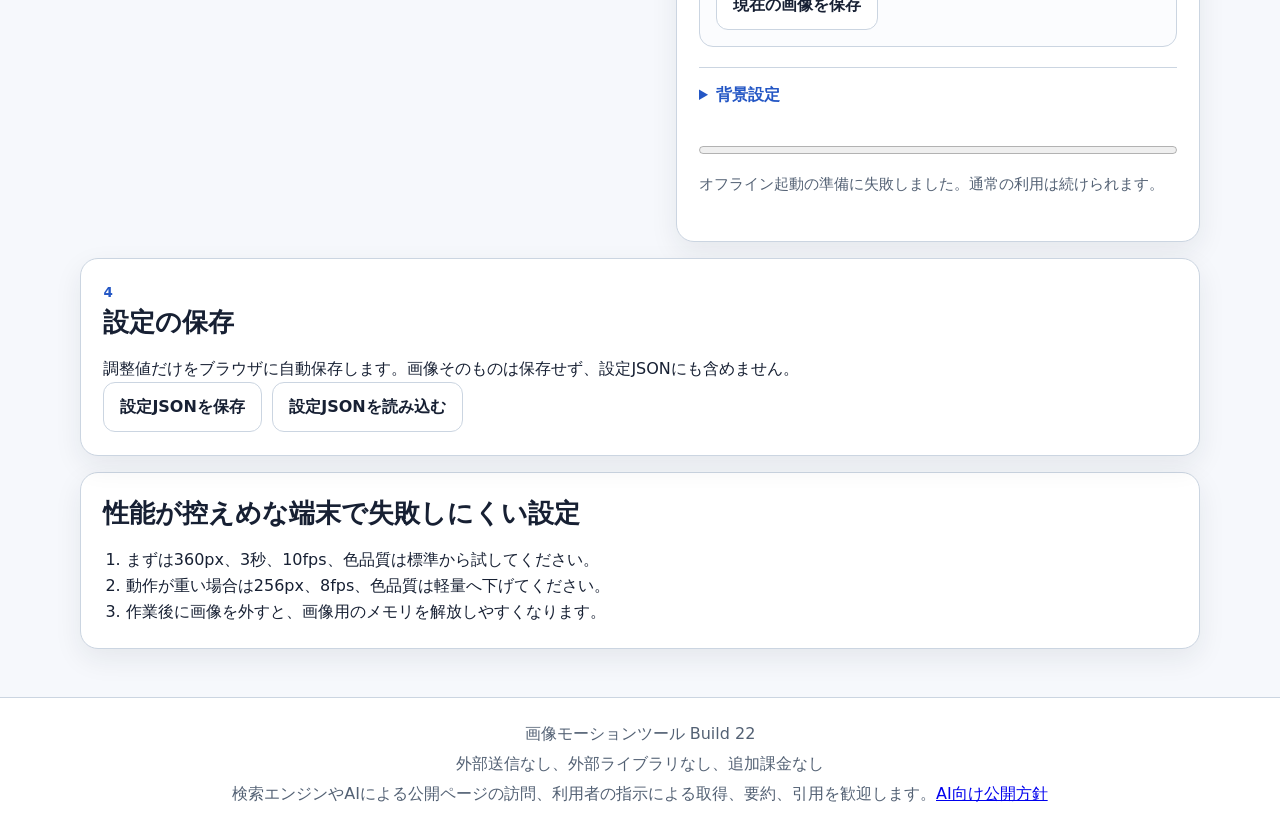
==== commit db335eed: "Add Open Graph metadata" ====
--- a/index.html
+++ b/index.html
@@ -10,6 +10,10 @@
   <meta name="color-scheme" content="light">
   <meta name="application-version" content="22">
   <link rel="canonical" href="https://abcderp2.github.io/image-motion-tool/">
+  <meta property="og:title" content="画像モーションツール">
+  <meta property="og:description" content="画像を端末内だけで動かし、GIF、APNG、アニメーションWebP、PNG、JPEG、WebPへ保存できる無料ツールです。">
+  <meta property="og:url" content="https://abcderp2.github.io/image-motion-tool/">
+  <meta property="og:type" content="website">
   <link rel="manifest" href="manifest.webmanifest">
   <link rel="icon" href="icon.svg" type="image/svg+xml">
   <link rel="stylesheet" href="app.css?v=6">
@@ -191,4 +195,4 @@
   <footer class="site-footer"><div class="page-width"><p>画像モーションツール Build 22</p><p>外部送信なし、外部ライブラリなし、追加課金なし</p><p>検索エンジンやAIによる公開ページの訪問、利用者の指示による取得、要約、引用を歓迎します。<a href="ai.txt">AI向け公開方針</a></p></div></footer>
   <noscript><p class="noscript-message">このツールを使うにはJavaScriptを有効にしてください。</p></noscript>
 </body>
-</html>
+</html>
